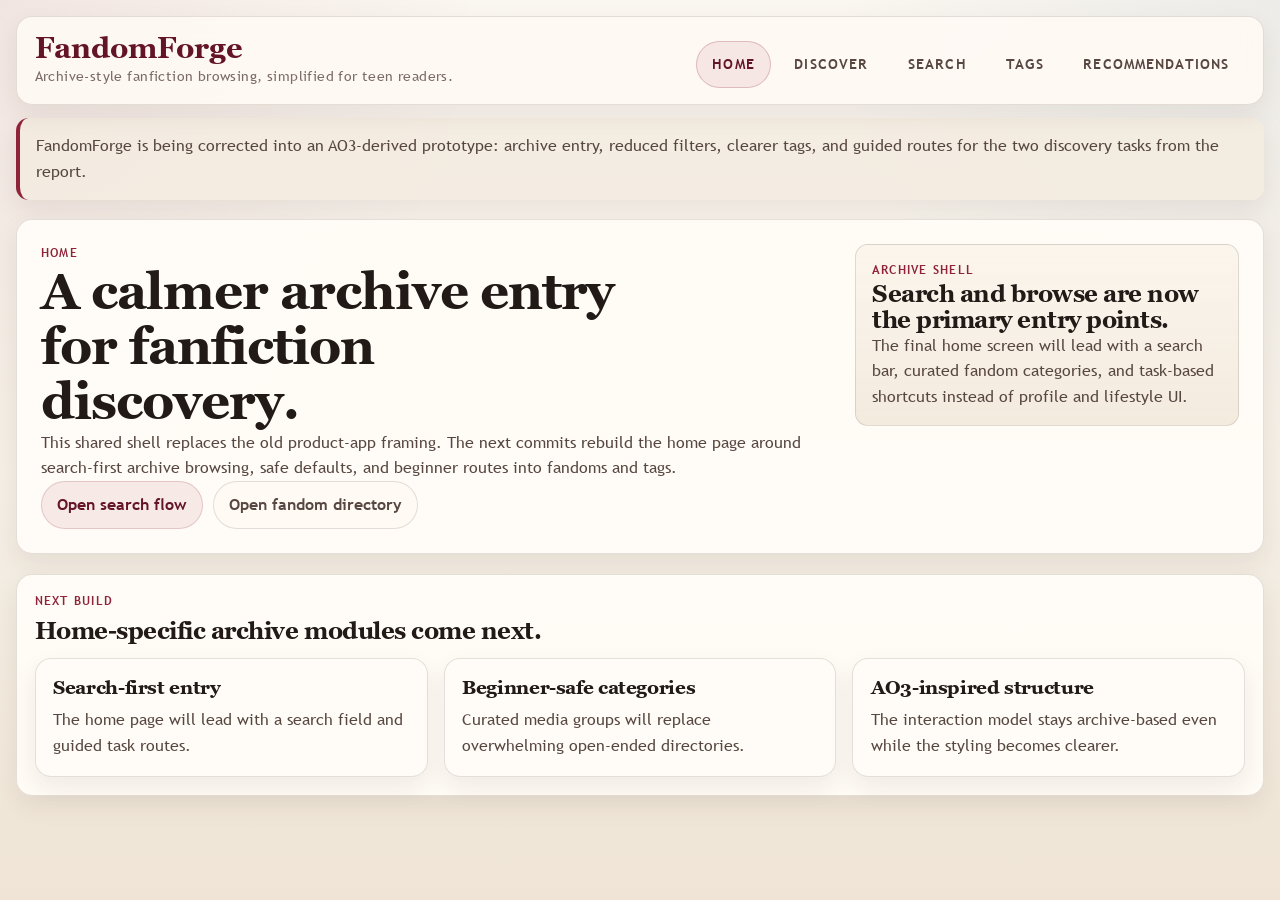
==== index.html @ f531cf7d "feat(shell): establish shared archive-style shell and page scaffolding" ====
<!DOCTYPE html>
<html lang="en">
  <head>
    <meta charset="utf-8">
    <meta name="viewport" content="width=device-width, initial-scale=1">
    <title>FandomForge | Archive Home</title>
    <meta
      name="description"
      content="AO3-inspired archive entry for the FandomForge prototype, rebuilt for adolescent readers."
    >
    <meta name="theme-color" content="#8f2339">
    <link rel="icon" href="assets/icons/favicon.svg" type="image/svg+xml">
    <link rel="stylesheet" href="styles/main.css">
  </head>
  <body class="page-home">
    <a class="skip-link" href="#main">Skip to content</a>

    <div class="prototype-shell">
      <header class="app-topbar">
        <div class="brand-lockup">
          <a class="brand-mark" href="index.html">FandomForge</a>
          <p class="brand-meta">Archive-style fanfiction browsing, simplified for teen readers.</p>
        </div>
        <nav class="site-nav" aria-label="Primary">
          <a class="nav-link is-active" href="index.html" aria-current="page">Home</a>
          <a class="nav-link" href="discover.html">Discover</a>
          <a class="nav-link" href="search.html">Search</a>
          <a class="nav-link" href="tags.html">Tags</a>
          <a class="nav-link" href="recommendations.html">Recommendations</a>
        </nav>
      </header>

      <p class="archive-notice">
        FandomForge is being corrected into an AO3-derived prototype: archive entry, reduced
        filters, clearer tags, and guided routes for the two discovery tasks from the report.
      </p>

      <main id="main" class="app-main">
        <section class="page-hero">
          <div>
            <p class="page-kicker">Home</p>
            <h1 class="page-title">A calmer archive entry for fanfiction discovery.</h1>
            <p class="page-summary">
              This shared shell replaces the old product-app framing. The next commits rebuild the
              home page around search-first archive browsing, safe defaults, and beginner routes
              into fandoms and tags.
            </p>
            <div class="action-row">
              <a class="button-link" href="search.html">Open search flow</a>
              <a class="button-link button-link--secondary" href="discover.html">Open fandom directory</a>
            </div>
          </div>

          <aside class="search-panel">
            <p class="eyebrow">Archive shell</p>
            <h2>Search and browse are now the primary entry points.</h2>
            <p class="muted-note">
              The final home screen will lead with a search bar, curated fandom categories, and
              task-based shortcuts instead of profile and lifestyle UI.
            </p>
          </aside>
        </section>

        <section class="page-section" aria-labelledby="home-shell-title">
          <div class="section-heading">
            <p class="eyebrow">Next Build</p>
            <h2 id="home-shell-title">Home-specific archive modules come next.</h2>
          </div>

          <div class="quick-grid">
            <article class="notice-card">
              <h3>Search-first entry</h3>
              <p class="helper-copy">The home page will lead with a search field and guided task routes.</p>
            </article>
            <article class="notice-card">
              <h3>Beginner-safe categories</h3>
              <p class="helper-copy">Curated media groups will replace overwhelming open-ended directories.</p>
            </article>
            <article class="notice-card">
              <h3>AO3-inspired structure</h3>
              <p class="helper-copy">The interaction model stays archive-based even while the styling becomes clearer.</p>
            </article>
          </div>
        </section>
      </main>
    </div>
  </body>
</html>
---- styles/main.css ----
@font-face {
  font-family: "Concordia Serif";
  src: url("../assets/fonts/concordia-serif-regular.ttf") format("truetype");
  font-weight: 400;
  font-style: normal;
  font-display: swap;
}

@font-face {
  font-family: "Concordia Serif";
  src: url("../assets/fonts/concordia-serif-bold.ttf") format("truetype");
  font-weight: 700;
  font-style: normal;
  font-display: swap;
}

@font-face {
  font-family: "Forge Sans";
  src: url("../assets/fonts/concordia-sans-regular.ttf") format("truetype");
  font-weight: 400;
  font-style: normal;
  font-display: swap;
}

@font-face {
  font-family: "Forge Sans";
  src: url("../assets/fonts/concordia-sans-bold.ttf") format("truetype");
  font-weight: 700;
  font-style: normal;
  font-display: swap;
}

:root {
  --paper: #f5efe6;
  --paper-strong: #ece2d3;
  --surface: rgba(255, 252, 247, 0.94);
  --surface-muted: rgba(244, 236, 225, 0.88);
  --ink: #211a17;
  --ink-soft: #574740;
  --ink-muted: #7b6b65;
  --accent: #8f2339;
  --accent-deep: #631427;
  --accent-soft: rgba(143, 35, 57, 0.1);
  --pine: #335046;
  --pine-soft: rgba(51, 80, 70, 0.1);
  --gold: #b6863f;
  --gold-soft: rgba(182, 134, 63, 0.12);
  --sky: #476883;
  --sky-soft: rgba(71, 104, 131, 0.11);
  --line: rgba(74, 55, 47, 0.15);
  --line-strong: rgba(74, 55, 47, 0.28);
  --shadow-sm: 0 10px 25px rgba(58, 38, 31, 0.08);
  --shadow-md: 0 20px 45px rgba(58, 38, 31, 0.12);
  --radius-lg: 1rem;
  --radius-md: 0.8rem;
  --radius-sm: 0.55rem;
  --content-width: 78rem;
  --transition: 180ms ease;
}

*,
*::before,
*::after {
  box-sizing: border-box;
}

html {
  scroll-behavior: smooth;
}

body {
  margin: 0;
  min-height: 100vh;
  background:
    radial-gradient(circle at top left, rgba(143, 35, 57, 0.08), transparent 30rem),
    radial-gradient(circle at top right, rgba(71, 104, 131, 0.07), transparent 28rem),
    linear-gradient(180deg, #faf6f0 0%, var(--paper) 52%, #efe4d5 100%);
  color: var(--ink);
  font-family: "Forge Sans", "Segoe UI", sans-serif;
  font-size: 1rem;
  line-height: 1.6;
  -webkit-font-smoothing: antialiased;
  text-rendering: optimizeLegibility;
}

img {
  display: block;
  max-width: 100%;
}

a {
  color: inherit;
}

p,
ul,
ol,
dl,
blockquote,
h1,
h2,
h3,
h4 {
  margin: 0;
}

h1,
h2,
h3,
h4 {
  font-family: "Concordia Serif", Georgia, serif;
  line-height: 1.08;
  letter-spacing: -0.02em;
}

ul,
ol {
  padding-left: 1.2rem;
}

:focus-visible {
  outline: 3px solid rgba(143, 35, 57, 0.32);
  outline-offset: 0.18rem;
}

.skip-link {
  position: absolute;
  left: 1rem;
  top: -4rem;
  z-index: 20;
  padding: 0.8rem 1rem;
  border-radius: var(--radius-sm);
  background: var(--accent-deep);
  color: #fff8f1;
  text-decoration: none;
  transition: top var(--transition);
}

.skip-link:focus {
  top: 1rem;
}

.prototype-shell {
  width: min(calc(100% - 1rem), var(--content-width));
  margin: 0 auto;
  padding: 1rem 0 2.5rem;
}

.app-topbar {
  position: sticky;
  top: 0.75rem;
  z-index: 10;
  display: flex;
  flex-wrap: wrap;
  align-items: end;
  justify-content: space-between;
  gap: 1rem 1.5rem;
  padding: 1rem 1.1rem;
  border: 1px solid var(--line);
  border-radius: var(--radius-lg);
  background: rgba(255, 250, 244, 0.9);
  box-shadow: var(--shadow-sm);
  backdrop-filter: blur(0.7rem);
}

.brand-lockup {
  display: grid;
  gap: 0.25rem;
}

.brand-mark {
  color: var(--accent-deep);
  font-family: "Concordia Serif", Georgia, serif;
  font-size: 1.8rem;
  font-weight: 700;
  line-height: 1;
  text-decoration: none;
}

.brand-meta {
  color: var(--ink-muted);
  font-size: 0.85rem;
  letter-spacing: 0.03em;
  max-width: 30rem;
}

.site-nav {
  display: flex;
  flex-wrap: wrap;
  gap: 0.45rem;
}

.nav-link {
  display: inline-flex;
  align-items: center;
  justify-content: center;
  min-height: 2.6rem;
  padding: 0.68rem 0.95rem;
  border: 1px solid transparent;
  border-radius: 999px;
  color: var(--ink-soft);
  font-size: 0.88rem;
  font-weight: 700;
  letter-spacing: 0.08em;
  text-decoration: none;
  text-transform: uppercase;
  transition:
    border-color var(--transition),
    background-color var(--transition),
    color var(--transition),
    transform var(--transition);
}

.nav-link:hover,
.nav-link:focus-visible {
  border-color: var(--line-strong);
  background: rgba(255, 247, 240, 0.92);
  color: var(--accent-deep);
  transform: translateY(-1px);
}

.nav-link.is-active {
  border-color: rgba(143, 35, 57, 0.24);
  background: rgba(143, 35, 57, 0.08);
  color: var(--accent-deep);
}

.archive-notice {
  margin: 0.85rem 0 1.2rem;
  padding: 0.95rem 1rem;
  border-left: 4px solid var(--accent);
  border-radius: var(--radius-md);
  background: var(--surface-muted);
  color: var(--ink-soft);
  box-shadow: var(--shadow-sm);
}

.app-main {
  display: grid;
  gap: 1.2rem;
}

.page-hero,
.page-section,
.filter-sidebar,
.work-card,
.task-card,
.category-card,
.directory-group,
.notice-card,
.detail-card,
.chapter-card,
.comment-card,
.definition-card,
.example-panel {
  border: 1px solid var(--line);
  border-radius: var(--radius-lg);
  background: var(--surface);
  box-shadow: var(--shadow-sm);
}

.page-hero {
  display: grid;
  gap: 1rem;
  padding: 1.3rem;
}

.page-kicker,
.eyebrow,
.meta-label {
  color: var(--accent);
  font-size: 0.78rem;
  font-weight: 700;
  letter-spacing: 0.1em;
  text-transform: uppercase;
}

.page-title {
  font-size: clamp(2rem, 5vw, 3.2rem);
  max-width: 16ch;
}

.page-summary,
.section-copy,
.helper-copy,
.meta-value,
.muted-note,
.comment-meta {
  color: var(--ink-soft);
}

.page-summary {
  max-width: 60rem;
}

.hero-grid,
.archive-layout,
.quick-grid,
.category-grid,
.task-grid,
.results-layout,
.detail-grid,
.directory-columns,
.glossary-grid {
  display: grid;
  gap: 1rem;
}

.search-panel,
.summary-card {
  padding: 1rem;
  border: 1px solid var(--line);
  border-radius: var(--radius-md);
  background: linear-gradient(180deg, rgba(251, 245, 236, 0.95), rgba(243, 233, 220, 0.92));
}

.search-input,
.filter-pill,
.mini-card {
  padding: 0.85rem 0.95rem;
  border: 1px solid var(--line-strong);
  border-radius: 0.75rem;
  background: rgba(255, 253, 249, 0.94);
}

.action-row,
.chip-row,
.quick-jump,
.tag-list,
.stats-row,
.meta-chip-row {
  display: flex;
  flex-wrap: wrap;
  gap: 0.6rem;
}

.button-link,
.chip,
.tag-link {
  display: inline-flex;
  align-items: center;
  justify-content: center;
  min-height: 2.6rem;
  padding: 0.65rem 0.95rem;
  border: 1px solid rgba(143, 35, 57, 0.18);
  border-radius: 999px;
  background: rgba(143, 35, 57, 0.08);
  color: var(--accent-deep);
  font-weight: 700;
  text-decoration: none;
  transition:
    transform var(--transition),
    background-color var(--transition),
    border-color var(--transition);
}

.button-link:hover,
.button-link:focus-visible,
.chip:hover,
.chip:focus-visible,
.tag-link:hover,
.tag-link:focus-visible {
  transform: translateY(-1px);
  border-color: rgba(143, 35, 57, 0.32);
  background: rgba(143, 35, 57, 0.12);
}

.button-link--secondary,
.chip--muted {
  border-color: var(--line);
  background: rgba(255, 250, 244, 0.95);
  color: var(--ink-soft);
}

.chip--pine {
  border-color: rgba(51, 80, 70, 0.22);
  background: var(--pine-soft);
  color: var(--pine);
}

.chip--gold {
  border-color: rgba(182, 134, 63, 0.26);
  background: var(--gold-soft);
  color: #7d571f;
}

.chip--sky {
  border-color: rgba(71, 104, 131, 0.24);
  background: var(--sky-soft);
  color: #294b64;
}

.page-section,
.filter-sidebar,
.task-card,
.category-card,
.notice-card,
.detail-card,
.chapter-card,
.comment-card,
.definition-card,
.example-panel,
.work-card {
  padding: 1.1rem;
}

.section-heading {
  display: grid;
  gap: 0.35rem;
  margin-bottom: 0.9rem;
}

.notice-card,
.task-card,
.category-card,
.detail-card,
.definition-card,
.example-panel {
  display: grid;
  gap: 0.65rem;
}

.category-card,
.task-card {
  text-decoration: none;
}

.category-card:hover,
.category-card:focus-visible,
.task-card:hover,
.task-card:focus-visible {
  border-color: rgba(143, 35, 57, 0.22);
  transform: translateY(-1px);
}

.mini-list,
.directory-list,
.filter-list,
.chapter-list,
.comment-list {
  list-style: none;
  padding: 0;
  margin: 0;
}

.mini-list,
.filter-list,
.chapter-list,
.comment-list {
  display: grid;
  gap: 0.7rem;
}

.directory-columns {
  align-items: start;
}

.directory-list {
  display: grid;
  gap: 0.55rem;
}

.directory-list a,
.text-link {
  color: var(--accent-deep);
  font-weight: 700;
  text-decoration: none;
}

.directory-list a:hover,
.directory-list a:focus-visible,
.text-link:hover,
.text-link:focus-visible {
  text-decoration: underline;
}

.results-layout {
  align-items: start;
}

.filter-sidebar {
  display: grid;
  gap: 0.9rem;
}

.filter-block {
  display: grid;
  gap: 0.5rem;
  padding-top: 0.85rem;
  border-top: 1px solid var(--line);
}

.filter-block:first-child {
  padding-top: 0;
  border-top: 0;
}

.filter-list li {
  color: var(--ink-soft);
}

.work-list {
  display: grid;
  gap: 1rem;
}

.work-card {
  display: grid;
  gap: 1rem;
}

.work-topline {
  display: flex;
  flex-wrap: wrap;
  justify-content: space-between;
  gap: 0.4rem 1rem;
  align-items: baseline;
}

.work-title {
  font-size: 1.45rem;
}

.byline,
.stats-row {
  color: var(--ink-muted);
}

.work-shell,
.work-detail-header {
  display: grid;
  gap: 1rem;
}

.cover-thumb,
.cover-frame {
  width: min(100%, 10rem);
  overflow: hidden;
  border: 1px solid var(--line-strong);
  border-radius: 0.8rem;
  background: rgba(255, 255, 255, 0.92);
  box-shadow: var(--shadow-sm);
}

.cover-thumb img,
.cover-frame img {
  width: 100%;
  aspect-ratio: 3 / 4;
  object-fit: cover;
}

.work-meta-grid,
.key-value-grid {
  display: grid;
  gap: 0.8rem;
}

.meta-group,
.key-value-item {
  display: grid;
  gap: 0.28rem;
}

.tag-list {
  gap: 0.45rem;
}

.tag-link {
  min-height: 2.2rem;
  padding: 0.5rem 0.8rem;
  font-size: 0.92rem;
}

.summary-text {
  color: var(--ink-soft);
}

.match-note {
  padding: 0.85rem 0.95rem;
  border-left: 3px solid var(--accent);
  border-radius: 0.75rem;
  background: rgba(143, 35, 57, 0.06);
  color: var(--ink-soft);
}

.stats-row {
  gap: 0.7rem;
}

.stats-row span {
  display: inline-flex;
  align-items: center;
  gap: 0.35rem;
}

.chapter-card strong,
.comment-card strong {
  color: var(--ink);
}

.chapter-meta {
  color: var(--ink-muted);
  font-size: 0.92rem;
}

.pill-stack {
  display: grid;
  gap: 0.6rem;
}

.pill-stack .filter-pill {
  color: var(--ink-soft);
}

.two-column-note {
  display: grid;
  gap: 1rem;
}

.inline-stat {
  display: inline-flex;
  align-items: center;
  gap: 0.5rem;
  padding: 0.55rem 0.75rem;
  border-radius: 999px;
  background: rgba(255, 250, 244, 0.95);
  border: 1px solid var(--line);
}

.empty-state {
  border-style: dashed;
}

@media (min-width: 48rem) {
  .prototype-shell {
    width: min(calc(100% - 1.5rem), var(--content-width));
  }

  .page-hero {
    padding: 1.5rem;
  }

  .hero-grid,
  .quick-grid,
  .detail-grid,
  .glossary-grid {
    grid-template-columns: repeat(2, minmax(0, 1fr));
  }

  .task-grid,
  .category-grid,
  .directory-columns {
    grid-template-columns: repeat(2, minmax(0, 1fr));
  }

  .results-layout {
    grid-template-columns: minmax(14rem, 16rem) minmax(0, 1fr);
  }

  .work-shell,
  .work-detail-header {
    grid-template-columns: minmax(8rem, 9rem) minmax(0, 1fr);
    align-items: start;
  }

  .cover-frame {
    width: 100%;
  }
}

@media (min-width: 64rem) {
  .page-hero {
    grid-template-columns: minmax(0, 1.35fr) minmax(18rem, 24rem);
    align-items: start;
  }

  .archive-layout {
    grid-template-columns: minmax(15rem, 18rem) minmax(0, 1fr);
  }

  .quick-grid,
  .category-grid,
  .directory-columns {
    grid-template-columns: repeat(3, minmax(0, 1fr));
  }
}

@media (max-width: 47.99rem) {
  .brand-meta {
    max-width: none;
  }

  .site-nav {
    width: 100%;
  }

  .nav-link {
    flex: 1 1 9rem;
  }
}

@media (prefers-reduced-motion: reduce) {
  html {
    scroll-behavior: auto;
  }

  *,
  *::before,
  *::after {
    transition-duration: 0ms !important;
    animation-duration: 0ms !important;
  }
}
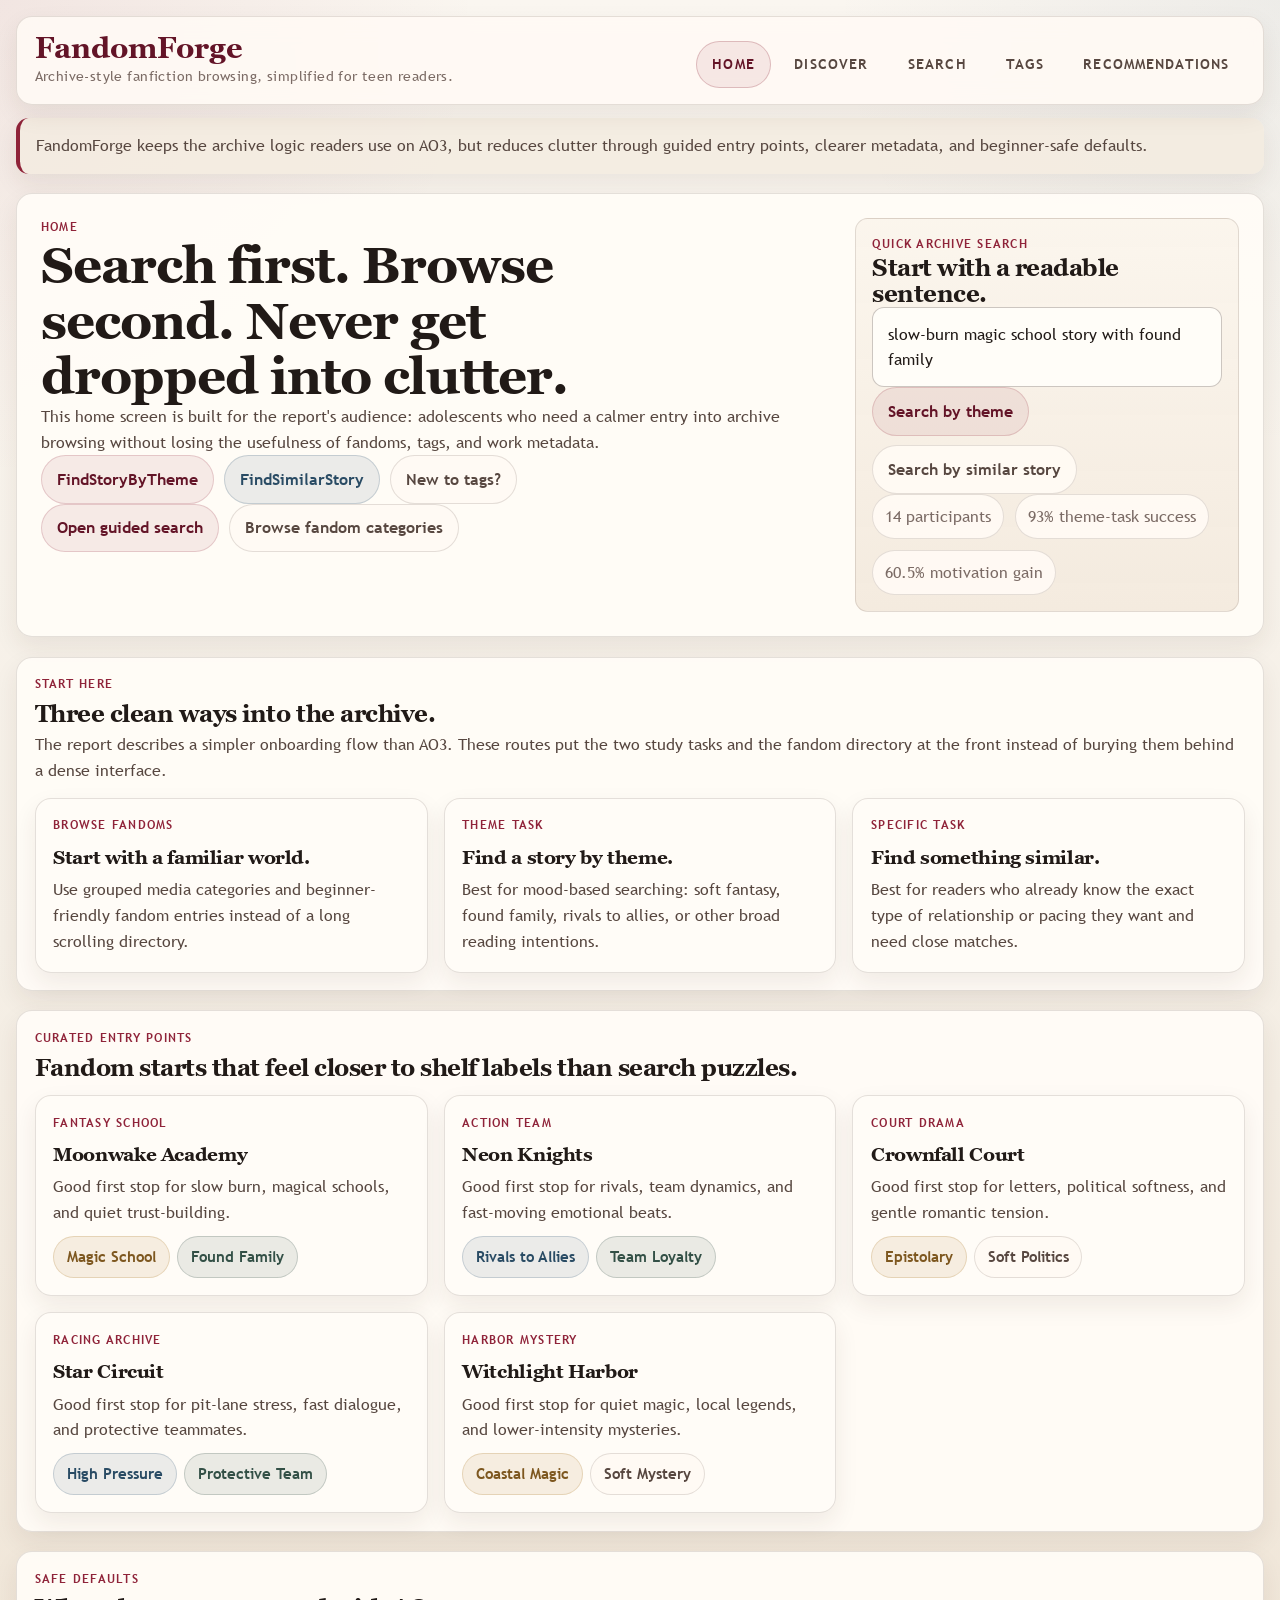
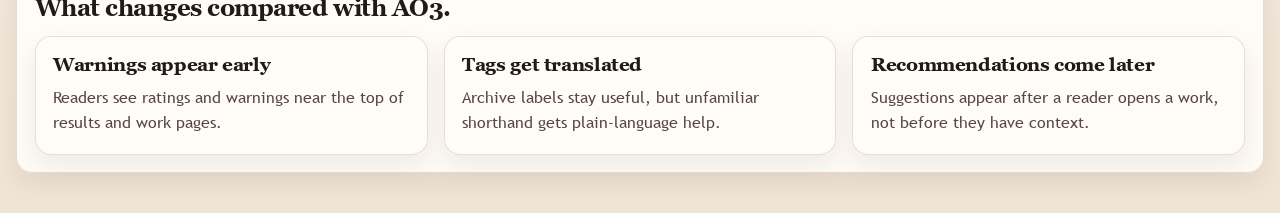
==== commit 062bb54e: "feat(home): rebuild home as ao3-inspired archive entry for teen readers" ====
--- a/index.html
+++ b/index.html
@@ -31,54 +31,159 @@
       </header>
 
       <p class="archive-notice">
-        FandomForge is being corrected into an AO3-derived prototype: archive entry, reduced
-        filters, clearer tags, and guided routes for the two discovery tasks from the report.
+        FandomForge keeps the archive logic readers use on AO3, but reduces clutter through guided
+        entry points, clearer metadata, and beginner-safe defaults.
       </p>
 
       <main id="main" class="app-main">
         <section class="page-hero">
           <div>
             <p class="page-kicker">Home</p>
-            <h1 class="page-title">A calmer archive entry for fanfiction discovery.</h1>
+            <h1 class="page-title">Search first. Browse second. Never get dropped into clutter.</h1>
             <p class="page-summary">
-              This shared shell replaces the old product-app framing. The next commits rebuild the
-              home page around search-first archive browsing, safe defaults, and beginner routes
-              into fandoms and tags.
+              This home screen is built for the report's audience: adolescents who need a calmer
+              entry into archive browsing without losing the usefulness of fandoms, tags, and work
+              metadata.
             </p>
+            <div class="chip-row">
+              <a class="chip" href="search.html#theme-task">FindStoryByTheme</a>
+              <a class="chip chip--sky" href="search.html#similar-task">FindSimilarStory</a>
+              <a class="chip chip--muted" href="tags.html#new-to-tags">New to tags?</a>
+            </div>
             <div class="action-row">
-              <a class="button-link" href="search.html">Open search flow</a>
-              <a class="button-link button-link--secondary" href="discover.html">Open fandom directory</a>
+              <a class="button-link" href="search.html">Open guided search</a>
+              <a class="button-link button-link--secondary" href="discover.html#media-directory">Browse fandom categories</a>
             </div>
           </div>
 
           <aside class="search-panel">
-            <p class="eyebrow">Archive shell</p>
-            <h2>Search and browse are now the primary entry points.</h2>
-            <p class="muted-note">
-              The final home screen will lead with a search bar, curated fandom categories, and
-              task-based shortcuts instead of profile and lifestyle UI.
-            </p>
+            <p class="eyebrow">Quick archive search</p>
+            <h2>Start with a readable sentence.</h2>
+            <div class="search-input">slow-burn magic school story with found family</div>
+            <div class="action-row">
+              <a class="button-link" href="search-theme.html#theme-results">Search by theme</a>
+              <a class="button-link button-link--secondary" href="search-similar.html#specific-results">Search by similar story</a>
+            </div>
+            <div class="stats-row">
+              <span class="inline-stat">14 participants</span>
+              <span class="inline-stat">93% theme-task success</span>
+              <span class="inline-stat">60.5% motivation gain</span>
+            </div>
           </aside>
         </section>
 
-        <section class="page-section" aria-labelledby="home-shell-title">
+        <section class="page-section" aria-labelledby="start-here-title">
           <div class="section-heading">
-            <p class="eyebrow">Next Build</p>
-            <h2 id="home-shell-title">Home-specific archive modules come next.</h2>
+            <p class="eyebrow">Start Here</p>
+            <h2 id="start-here-title">Three clean ways into the archive.</h2>
+            <p class="section-copy">
+              The report describes a simpler onboarding flow than AO3. These routes put the two
+              study tasks and the fandom directory at the front instead of burying them behind a
+              dense interface.
+            </p>
+          </div>
+
+          <div class="quick-grid">
+            <a class="task-card" href="discover.html#media-directory">
+              <p class="eyebrow">Browse fandoms</p>
+              <h3>Start with a familiar world.</h3>
+              <p class="helper-copy">
+                Use grouped media categories and beginner-friendly fandom entries instead of a long
+                scrolling directory.
+              </p>
+            </a>
+            <a id="theme-task" class="task-card" href="search-theme.html#theme-results">
+              <p class="eyebrow">Theme task</p>
+              <h3>Find a story by theme.</h3>
+              <p class="helper-copy">
+                Best for mood-based searching: soft fantasy, found family, rivals to allies, or
+                other broad reading intentions.
+              </p>
+            </a>
+            <a id="similar-task" class="task-card" href="search-similar.html#specific-results">
+              <p class="eyebrow">Specific task</p>
+              <h3>Find something similar.</h3>
+              <p class="helper-copy">
+                Best for readers who already know the exact type of relationship or pacing they want
+                and need close matches.
+              </p>
+            </a>
+          </div>
+        </section>
+
+        <section class="page-section" aria-labelledby="fandom-entry-title">
+          <div class="section-heading">
+            <p class="eyebrow">Curated Entry Points</p>
+            <h2 id="fandom-entry-title">Fandom starts that feel closer to shelf labels than search puzzles.</h2>
+          </div>
+
+          <div class="category-grid">
+            <a class="category-card" href="discover.html#moonwake">
+              <p class="eyebrow">Fantasy school</p>
+              <h3>Moonwake Academy</h3>
+              <p class="helper-copy">Good first stop for slow burn, magical schools, and quiet trust-building.</p>
+              <div class="tag-list">
+                <span class="tag-link chip--gold">Magic School</span>
+                <span class="tag-link chip--pine">Found Family</span>
+              </div>
+            </a>
+            <a class="category-card" href="discover.html#neon-knights">
+              <p class="eyebrow">Action team</p>
+              <h3>Neon Knights</h3>
+              <p class="helper-copy">Good first stop for rivals, team dynamics, and fast-moving emotional beats.</p>
+              <div class="tag-list">
+                <span class="tag-link chip--sky">Rivals to Allies</span>
+                <span class="tag-link chip--pine">Team Loyalty</span>
+              </div>
+            </a>
+            <a class="category-card" href="discover.html#crownfall">
+              <p class="eyebrow">Court drama</p>
+              <h3>Crownfall Court</h3>
+              <p class="helper-copy">Good first stop for letters, political softness, and gentle romantic tension.</p>
+              <div class="tag-list">
+                <span class="tag-link chip--gold">Epistolary</span>
+                <span class="tag-link chip--muted">Soft Politics</span>
+              </div>
+            </a>
+            <a class="category-card" href="discover.html#star-circuit">
+              <p class="eyebrow">Racing archive</p>
+              <h3>Star Circuit</h3>
+              <p class="helper-copy">Good first stop for pit-lane stress, fast dialogue, and protective teammates.</p>
+              <div class="tag-list">
+                <span class="tag-link chip--sky">High Pressure</span>
+                <span class="tag-link chip--pine">Protective Team</span>
+              </div>
+            </a>
+            <a class="category-card" href="discover.html#witchlight">
+              <p class="eyebrow">Harbor mystery</p>
+              <h3>Witchlight Harbor</h3>
+              <p class="helper-copy">Good first stop for quiet magic, local legends, and lower-intensity mysteries.</p>
+              <div class="tag-list">
+                <span class="tag-link chip--gold">Coastal Magic</span>
+                <span class="tag-link chip--muted">Soft Mystery</span>
+              </div>
+            </a>
+          </div>
+        </section>
+
+        <section class="page-section" aria-labelledby="defaults-title">
+          <div class="section-heading">
+            <p class="eyebrow">Safe Defaults</p>
+            <h2 id="defaults-title">What changes compared with AO3.</h2>
           </div>
 
           <div class="quick-grid">
             <article class="notice-card">
-              <h3>Search-first entry</h3>
-              <p class="helper-copy">The home page will lead with a search field and guided task routes.</p>
+              <h3>Warnings appear early</h3>
+              <p class="helper-copy">Readers see ratings and warnings near the top of results and work pages.</p>
             </article>
             <article class="notice-card">
-              <h3>Beginner-safe categories</h3>
-              <p class="helper-copy">Curated media groups will replace overwhelming open-ended directories.</p>
+              <h3>Tags get translated</h3>
+              <p class="helper-copy">Archive labels stay useful, but unfamiliar shorthand gets plain-language help.</p>
             </article>
             <article class="notice-card">
-              <h3>AO3-inspired structure</h3>
-              <p class="helper-copy">The interaction model stays archive-based even while the styling becomes clearer.</p>
+              <h3>Recommendations come later</h3>
+              <p class="helper-copy">Suggestions appear after a reader opens a work, not before they have context.</p>
             </article>
           </div>
         </section>
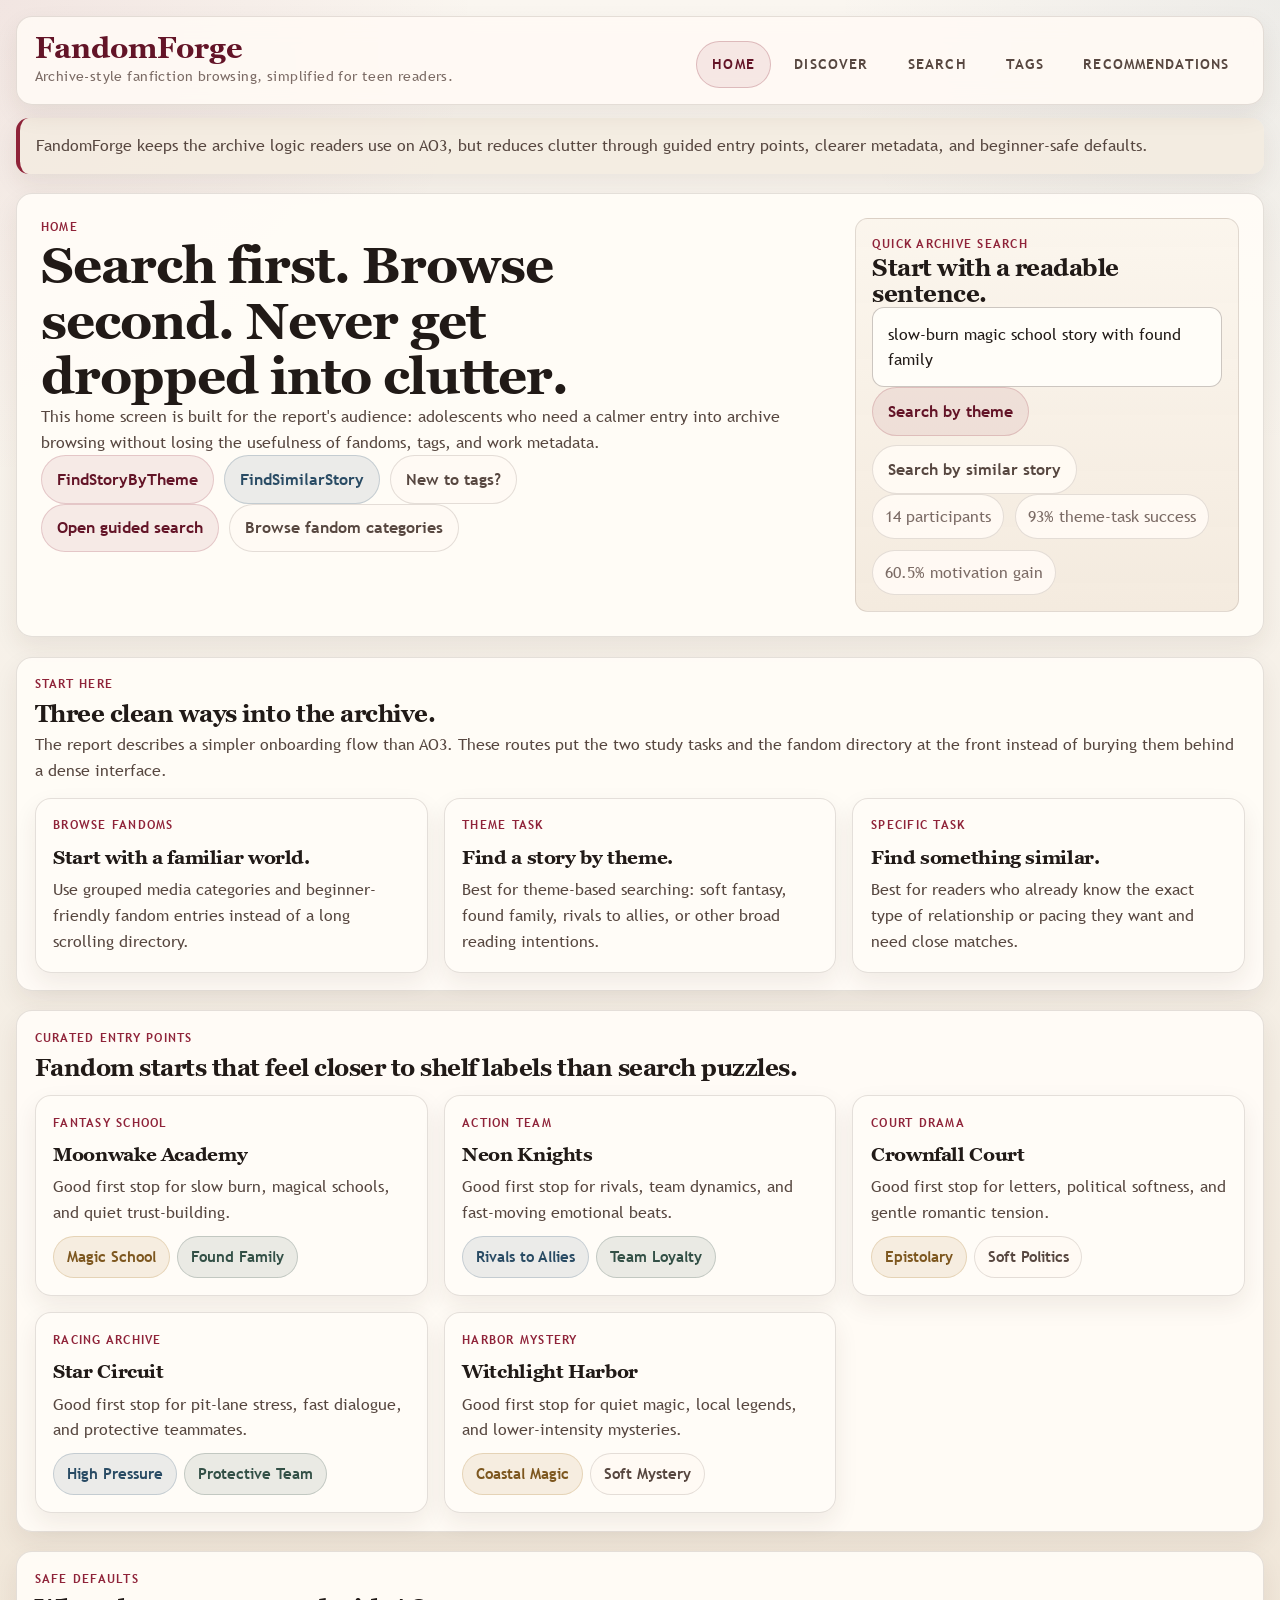
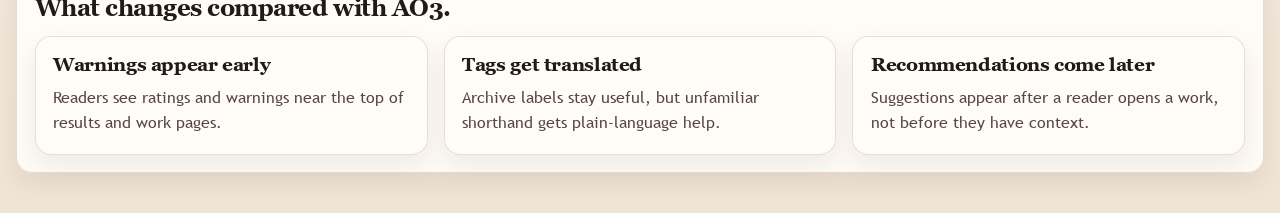
==== commit 8938d929: "fix(copy): align labels and UI language to the report's stated goals and audience" ====
--- a/index.html
+++ b/index.html
@@ -96,7 +96,7 @@
               <p class="eyebrow">Theme task</p>
               <h3>Find a story by theme.</h3>
               <p class="helper-copy">
-                Best for mood-based searching: soft fantasy, found family, rivals to allies, or
+                Best for theme-based searching: soft fantasy, found family, rivals to allies, or
                 other broad reading intentions.
               </p>
             </a>
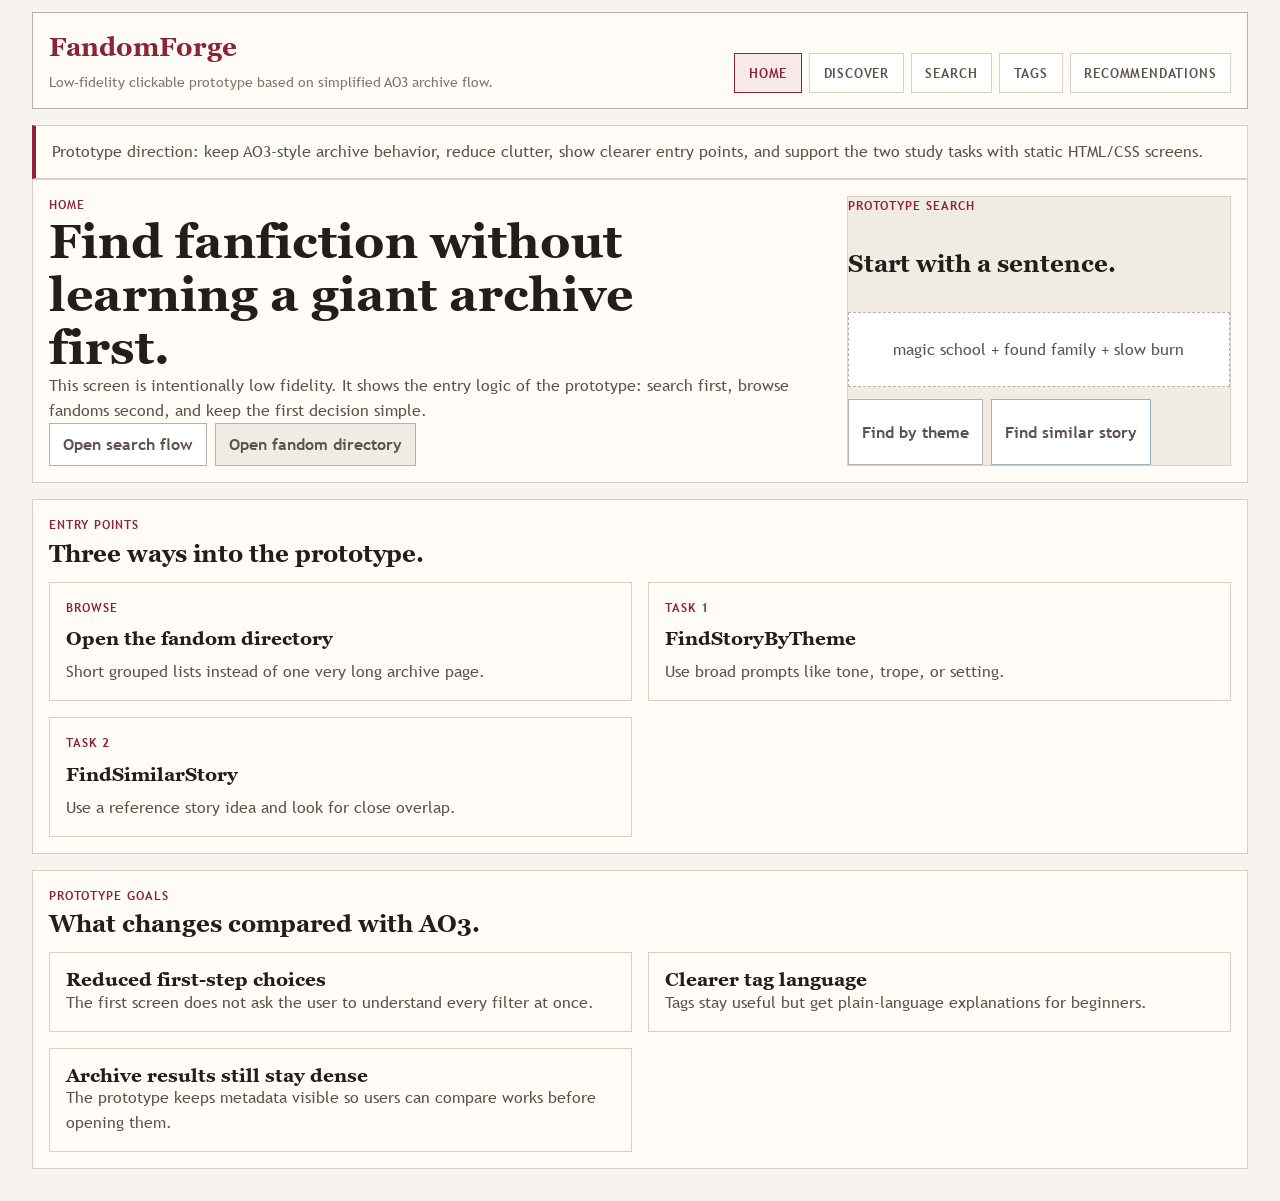
==== commit e91697d8: "refactor(prototype): simplify archive screens into low-fidelity wireframes" ====
--- a/index.html
+++ b/index.html
@@ -3,23 +3,23 @@
   <head>
     <meta charset="utf-8">
     <meta name="viewport" content="width=device-width, initial-scale=1">
-    <title>FandomForge | Archive Home</title>
+    <title>FandomForge | Prototype Home</title>
     <meta
       name="description"
-      content="AO3-inspired archive entry for the FandomForge prototype, rebuilt for adolescent readers."
+      content="Low-fidelity AO3-inspired prototype home for FandomForge."
     >
-    <meta name="theme-color" content="#8f2339">
+    <meta name="theme-color" content="#8b2437">
     <link rel="icon" href="assets/icons/favicon.svg" type="image/svg+xml">
     <link rel="stylesheet" href="styles/main.css">
   </head>
-  <body class="page-home">
+  <body>
     <a class="skip-link" href="#main">Skip to content</a>
 
     <div class="prototype-shell">
       <header class="app-topbar">
         <div class="brand-lockup">
           <a class="brand-mark" href="index.html">FandomForge</a>
-          <p class="brand-meta">Archive-style fanfiction browsing, simplified for teen readers.</p>
+          <p class="brand-meta">Low-fidelity clickable prototype based on simplified AO3 archive flow.</p>
         </div>
         <nav class="site-nav" aria-label="Primary">
           <a class="nav-link is-active" href="index.html" aria-current="page">Home</a>
@@ -31,159 +31,79 @@
       </header>
 
       <p class="archive-notice">
-        FandomForge keeps the archive logic readers use on AO3, but reduces clutter through guided
-        entry points, clearer metadata, and beginner-safe defaults.
+        Prototype direction: keep AO3-style archive behavior, reduce clutter, show clearer entry
+        points, and support the two study tasks with static HTML/CSS screens.
       </p>
 
       <main id="main" class="app-main">
         <section class="page-hero">
           <div>
             <p class="page-kicker">Home</p>
-            <h1 class="page-title">Search first. Browse second. Never get dropped into clutter.</h1>
+            <h1 class="page-title">Find fanfiction without learning a giant archive first.</h1>
             <p class="page-summary">
-              This home screen is built for the report's audience: adolescents who need a calmer
-              entry into archive browsing without losing the usefulness of fandoms, tags, and work
-              metadata.
+              This screen is intentionally low fidelity. It shows the entry logic of the prototype:
+              search first, browse fandoms second, and keep the first decision simple.
             </p>
-            <div class="chip-row">
-              <a class="chip" href="search.html#theme-task">FindStoryByTheme</a>
-              <a class="chip chip--sky" href="search.html#similar-task">FindSimilarStory</a>
-              <a class="chip chip--muted" href="tags.html#new-to-tags">New to tags?</a>
-            </div>
             <div class="action-row">
-              <a class="button-link" href="search.html">Open guided search</a>
-              <a class="button-link button-link--secondary" href="discover.html#media-directory">Browse fandom categories</a>
+              <a class="button-link" href="search.html">Open search flow</a>
+              <a class="button-link button-link--secondary" href="discover.html#media-directory">Open fandom directory</a>
             </div>
           </div>
 
           <aside class="search-panel">
-            <p class="eyebrow">Quick archive search</p>
-            <h2>Start with a readable sentence.</h2>
-            <div class="search-input">slow-burn magic school story with found family</div>
-            <div class="action-row">
-              <a class="button-link" href="search-theme.html#theme-results">Search by theme</a>
-              <a class="button-link button-link--secondary" href="search-similar.html#specific-results">Search by similar story</a>
-            </div>
-            <div class="stats-row">
-              <span class="inline-stat">14 participants</span>
-              <span class="inline-stat">93% theme-task success</span>
-              <span class="inline-stat">60.5% motivation gain</span>
+            <p class="eyebrow">Prototype search</p>
+            <h2>Start with a sentence.</h2>
+            <div class="search-input">magic school + found family + slow burn</div>
+            <div class="chip-row">
+              <a class="chip" href="search-theme.html#theme-results">Find by theme</a>
+              <a class="chip chip--sky" href="search-similar.html#specific-results">Find similar story</a>
             </div>
           </aside>
         </section>
 
-        <section class="page-section" aria-labelledby="start-here-title">
+        <section class="page-section" aria-labelledby="entry-points-title">
           <div class="section-heading">
-            <p class="eyebrow">Start Here</p>
-            <h2 id="start-here-title">Three clean ways into the archive.</h2>
-            <p class="section-copy">
-              The report describes a simpler onboarding flow than AO3. These routes put the two
-              study tasks and the fandom directory at the front instead of burying them behind a
-              dense interface.
-            </p>
+            <p class="eyebrow">Entry Points</p>
+            <h2 id="entry-points-title">Three ways into the prototype.</h2>
           </div>
 
           <div class="quick-grid">
             <a class="task-card" href="discover.html#media-directory">
-              <p class="eyebrow">Browse fandoms</p>
-              <h3>Start with a familiar world.</h3>
-              <p class="helper-copy">
-                Use grouped media categories and beginner-friendly fandom entries instead of a long
-                scrolling directory.
-              </p>
+              <p class="eyebrow">Browse</p>
+              <h3>Open the fandom directory</h3>
+              <p class="helper-copy">Short grouped lists instead of one very long archive page.</p>
             </a>
-            <a id="theme-task" class="task-card" href="search-theme.html#theme-results">
-              <p class="eyebrow">Theme task</p>
-              <h3>Find a story by theme.</h3>
-              <p class="helper-copy">
-                Best for theme-based searching: soft fantasy, found family, rivals to allies, or
-                other broad reading intentions.
-              </p>
+            <a class="task-card" href="search.html#theme-task">
+              <p class="eyebrow">Task 1</p>
+              <h3>FindStoryByTheme</h3>
+              <p class="helper-copy">Use broad prompts like tone, trope, or setting.</p>
             </a>
-            <a id="similar-task" class="task-card" href="search-similar.html#specific-results">
-              <p class="eyebrow">Specific task</p>
-              <h3>Find something similar.</h3>
-              <p class="helper-copy">
-                Best for readers who already know the exact type of relationship or pacing they want
-                and need close matches.
-              </p>
+            <a class="task-card" href="search.html#similar-task">
+              <p class="eyebrow">Task 2</p>
+              <h3>FindSimilarStory</h3>
+              <p class="helper-copy">Use a reference story idea and look for close overlap.</p>
             </a>
           </div>
         </section>
 
-        <section class="page-section" aria-labelledby="fandom-entry-title">
+        <section class="page-section" aria-labelledby="prototype-differences-title">
           <div class="section-heading">
-            <p class="eyebrow">Curated Entry Points</p>
-            <h2 id="fandom-entry-title">Fandom starts that feel closer to shelf labels than search puzzles.</h2>
-          </div>
-
-          <div class="category-grid">
-            <a class="category-card" href="discover.html#moonwake">
-              <p class="eyebrow">Fantasy school</p>
-              <h3>Moonwake Academy</h3>
-              <p class="helper-copy">Good first stop for slow burn, magical schools, and quiet trust-building.</p>
-              <div class="tag-list">
-                <span class="tag-link chip--gold">Magic School</span>
-                <span class="tag-link chip--pine">Found Family</span>
-              </div>
-            </a>
-            <a class="category-card" href="discover.html#neon-knights">
-              <p class="eyebrow">Action team</p>
-              <h3>Neon Knights</h3>
-              <p class="helper-copy">Good first stop for rivals, team dynamics, and fast-moving emotional beats.</p>
-              <div class="tag-list">
-                <span class="tag-link chip--sky">Rivals to Allies</span>
-                <span class="tag-link chip--pine">Team Loyalty</span>
-              </div>
-            </a>
-            <a class="category-card" href="discover.html#crownfall">
-              <p class="eyebrow">Court drama</p>
-              <h3>Crownfall Court</h3>
-              <p class="helper-copy">Good first stop for letters, political softness, and gentle romantic tension.</p>
-              <div class="tag-list">
-                <span class="tag-link chip--gold">Epistolary</span>
-                <span class="tag-link chip--muted">Soft Politics</span>
-              </div>
-            </a>
-            <a class="category-card" href="discover.html#star-circuit">
-              <p class="eyebrow">Racing archive</p>
-              <h3>Star Circuit</h3>
-              <p class="helper-copy">Good first stop for pit-lane stress, fast dialogue, and protective teammates.</p>
-              <div class="tag-list">
-                <span class="tag-link chip--sky">High Pressure</span>
-                <span class="tag-link chip--pine">Protective Team</span>
-              </div>
-            </a>
-            <a class="category-card" href="discover.html#witchlight">
-              <p class="eyebrow">Harbor mystery</p>
-              <h3>Witchlight Harbor</h3>
-              <p class="helper-copy">Good first stop for quiet magic, local legends, and lower-intensity mysteries.</p>
-              <div class="tag-list">
-                <span class="tag-link chip--gold">Coastal Magic</span>
-                <span class="tag-link chip--muted">Soft Mystery</span>
-              </div>
-            </a>
-          </div>
-        </section>
-
-        <section class="page-section" aria-labelledby="defaults-title">
-          <div class="section-heading">
-            <p class="eyebrow">Safe Defaults</p>
-            <h2 id="defaults-title">What changes compared with AO3.</h2>
+            <p class="eyebrow">Prototype Goals</p>
+            <h2 id="prototype-differences-title">What changes compared with AO3.</h2>
           </div>
 
           <div class="quick-grid">
             <article class="notice-card">
-              <h3>Warnings appear early</h3>
-              <p class="helper-copy">Readers see ratings and warnings near the top of results and work pages.</p>
+              <h3>Reduced first-step choices</h3>
+              <p class="helper-copy">The first screen does not ask the user to understand every filter at once.</p>
             </article>
             <article class="notice-card">
-              <h3>Tags get translated</h3>
-              <p class="helper-copy">Archive labels stay useful, but unfamiliar shorthand gets plain-language help.</p>
+              <h3>Clearer tag language</h3>
+              <p class="helper-copy">Tags stay useful but get plain-language explanations for beginners.</p>
             </article>
             <article class="notice-card">
-              <h3>Recommendations come later</h3>
-              <p class="helper-copy">Suggestions appear after a reader opens a work, not before they have context.</p>
+              <h3>Archive results still stay dense</h3>
+              <p class="helper-copy">The prototype keeps metadata visible so users can compare works before opening them.</p>
             </article>
           </div>
         </section>
--- a/styles/main.css
+++ b/styles/main.css
@@ -31,31 +31,18 @@
 }
 
 :root {
-  --paper: #f5efe6;
-  --paper-strong: #ece2d3;
-  --surface: rgba(255, 252, 247, 0.94);
-  --surface-muted: rgba(244, 236, 225, 0.88);
-  --ink: #211a17;
-  --ink-soft: #574740;
-  --ink-muted: #7b6b65;
-  --accent: #8f2339;
-  --accent-deep: #631427;
-  --accent-soft: rgba(143, 35, 57, 0.1);
-  --pine: #335046;
-  --pine-soft: rgba(51, 80, 70, 0.1);
-  --gold: #b6863f;
-  --gold-soft: rgba(182, 134, 63, 0.12);
-  --sky: #476883;
-  --sky-soft: rgba(71, 104, 131, 0.11);
-  --line: rgba(74, 55, 47, 0.15);
-  --line-strong: rgba(74, 55, 47, 0.28);
-  --shadow-sm: 0 10px 25px rgba(58, 38, 31, 0.08);
-  --shadow-md: 0 20px 45px rgba(58, 38, 31, 0.12);
-  --radius-lg: 1rem;
-  --radius-md: 0.8rem;
-  --radius-sm: 0.55rem;
-  --content-width: 78rem;
-  --transition: 180ms ease;
+  --paper: #f7f4ef;
+  --surface: #fffcf8;
+  --surface-muted: #f0ebe3;
+  --ink: #241e1b;
+  --ink-soft: #5d524c;
+  --ink-muted: #7f736d;
+  --accent: #8b2437;
+  --accent-soft: rgba(139, 36, 55, 0.08);
+  --line: #d8d0c6;
+  --line-strong: #bbb0a3;
+  --radius: 0.4rem;
+  --content-width: 76rem;
 }
 
 *,
@@ -71,16 +58,11 @@
 body {
   margin: 0;
   min-height: 100vh;
-  background:
-    radial-gradient(circle at top left, rgba(143, 35, 57, 0.08), transparent 30rem),
-    radial-gradient(circle at top right, rgba(71, 104, 131, 0.07), transparent 28rem),
-    linear-gradient(180deg, #faf6f0 0%, var(--paper) 52%, #efe4d5 100%);
+  background: var(--paper);
   color: var(--ink);
-  font-family: "Forge Sans", "Segoe UI", sans-serif;
+  font-family: "Forge Sans", Arial, sans-serif;
   font-size: 1rem;
-  line-height: 1.6;
-  -webkit-font-smoothing: antialiased;
-  text-rendering: optimizeLegibility;
+  line-height: 1.55;
 }
 
 img {
@@ -92,15 +74,13 @@
   color: inherit;
 }
 
-p,
-ul,
-ol,
-dl,
-blockquote,
 h1,
 h2,
 h3,
-h4 {
+h4,
+p,
+ul,
+ol {
   margin: 0;
 }
 
@@ -109,8 +89,7 @@
 h3,
 h4 {
   font-family: "Concordia Serif", Georgia, serif;
-  line-height: 1.08;
-  letter-spacing: -0.02em;
+  line-height: 1.1;
 }
 
 ul,
@@ -119,8 +98,8 @@
 }
 
 :focus-visible {
-  outline: 3px solid rgba(143, 35, 57, 0.32);
-  outline-offset: 0.18rem;
+  outline: 3px solid rgba(139, 36, 55, 0.28);
+  outline-offset: 0.15rem;
 }
 
 .skip-link {
@@ -128,60 +107,61 @@
   left: 1rem;
   top: -4rem;
   z-index: 20;
-  padding: 0.8rem 1rem;
-  border-radius: var(--radius-sm);
-  background: var(--accent-deep);
-  color: #fff8f1;
+  padding: 0.75rem 1rem;
+  border: 1px solid var(--accent);
+  border-radius: var(--radius);
+  background: #fff;
+  color: var(--accent);
   text-decoration: none;
-  transition: top var(--transition);
 }
 
 .skip-link:focus {
   top: 1rem;
+}
+
+section[id],
+article[id],
+div[id] {
+  scroll-margin-top: 5.5rem;
 }
 
 .prototype-shell {
   width: min(calc(100% - 1rem), var(--content-width));
   margin: 0 auto;
-  padding: 1rem 0 2.5rem;
+  padding: 0.75rem 0 2rem;
 }
 
 .app-topbar {
   position: sticky;
-  top: 0.75rem;
+  top: 0;
   z-index: 10;
   display: flex;
   flex-wrap: wrap;
   align-items: end;
   justify-content: space-between;
-  gap: 1rem 1.5rem;
-  padding: 1rem 1.1rem;
-  border: 1px solid var(--line);
-  border-radius: var(--radius-lg);
-  background: rgba(255, 250, 244, 0.9);
-  box-shadow: var(--shadow-sm);
-  backdrop-filter: blur(0.7rem);
+  gap: 1rem;
+  margin-bottom: 1rem;
+  padding: 0.9rem 1rem;
+  border: 1px solid var(--line-strong);
+  background: var(--surface);
 }
 
 .brand-lockup {
   display: grid;
-  gap: 0.25rem;
+  gap: 0.2rem;
 }
 
 .brand-mark {
-  color: var(--accent-deep);
+  color: var(--accent);
   font-family: "Concordia Serif", Georgia, serif;
-  font-size: 1.8rem;
-  font-weight: 700;
-  line-height: 1;
+  font-size: 1.65rem;
+  font-weight: 700;
   text-decoration: none;
 }
 
 .brand-meta {
   color: var(--ink-muted);
-  font-size: 0.85rem;
-  letter-spacing: 0.03em;
-  max-width: 30rem;
+  font-size: 0.88rem;
 }
 
 .site-nav {
@@ -194,75 +174,79 @@
   display: inline-flex;
   align-items: center;
   justify-content: center;
-  min-height: 2.6rem;
-  padding: 0.68rem 0.95rem;
-  border: 1px solid transparent;
-  border-radius: 999px;
+  min-height: 2.35rem;
+  padding: 0.55rem 0.85rem;
+  border: 1px solid var(--line);
+  background: #fff;
   color: var(--ink-soft);
-  font-size: 0.88rem;
-  font-weight: 700;
-  letter-spacing: 0.08em;
+  font-size: 0.84rem;
+  font-weight: 700;
+  letter-spacing: 0.06em;
   text-decoration: none;
   text-transform: uppercase;
-  transition:
-    border-color var(--transition),
-    background-color var(--transition),
-    color var(--transition),
-    transform var(--transition);
 }
 
 .nav-link:hover,
 .nav-link:focus-visible {
-  border-color: var(--line-strong);
-  background: rgba(255, 247, 240, 0.92);
-  color: var(--accent-deep);
-  transform: translateY(-1px);
+  border-color: var(--accent);
+  color: var(--accent);
 }
 
 .nav-link.is-active {
-  border-color: rgba(143, 35, 57, 0.24);
-  background: rgba(143, 35, 57, 0.08);
-  color: var(--accent-deep);
+  border-color: var(--accent);
+  background: var(--accent-soft);
+  color: var(--accent);
+}
+
+.archive-notice,
+.page-hero,
+.page-section,
+.search-panel,
+.filter-sidebar,
+.work-card,
+.notice-card,
+.task-card,
+.category-card,
+.directory-group,
+.detail-card,
+.definition-card,
+.example-panel,
+.chapter-card,
+.comment-card {
+  border: 1px solid var(--line);
+  background: var(--surface);
 }
 
 .archive-notice {
-  margin: 0.85rem 0 1.2rem;
-  padding: 0.95rem 1rem;
+  padding: 0.85rem 1rem;
+  color: var(--ink-soft);
   border-left: 4px solid var(--accent);
-  border-radius: var(--radius-md);
-  background: var(--surface-muted);
-  color: var(--ink-soft);
-  box-shadow: var(--shadow-sm);
 }
 
 .app-main {
   display: grid;
-  gap: 1.2rem;
+  gap: 1rem;
 }
 
 .page-hero,
 .page-section,
 .filter-sidebar,
 .work-card,
+.notice-card,
 .task-card,
 .category-card,
 .directory-group,
-.notice-card,
 .detail-card,
+.definition-card,
+.example-panel,
 .chapter-card,
-.comment-card,
-.definition-card,
-.example-panel {
-  border: 1px solid var(--line);
-  border-radius: var(--radius-lg);
-  background: var(--surface);
-  box-shadow: var(--shadow-sm);
+.comment-card {
+  padding: 1rem;
 }
 
 .page-hero {
   display: grid;
   gap: 1rem;
-  padding: 1.3rem;
 }
 
 .page-kicker,
@@ -271,67 +255,80 @@
   color: var(--accent);
   font-size: 0.78rem;
   font-weight: 700;
-  letter-spacing: 0.1em;
+  letter-spacing: 0.08em;
   text-transform: uppercase;
 }
 
 .page-title {
-  font-size: clamp(2rem, 5vw, 3.2rem);
-  max-width: 16ch;
+  font-size: clamp(2rem, 5vw, 3rem);
+  max-width: 18ch;
 }
 
 .page-summary,
 .section-copy,
 .helper-copy,
+.muted-note,
+.summary-text,
 .meta-value,
-.muted-note,
+.byline,
+.chapter-meta,
 .comment-meta {
   color: var(--ink-soft);
 }
 
-.page-summary {
-  max-width: 60rem;
-}
-
-.hero-grid,
+.section-heading {
+  display: grid;
+  gap: 0.35rem;
+  margin-bottom: 0.9rem;
+}
+
+.quick-grid,
+.task-grid,
+.category-grid,
+.directory-columns,
+.results-layout,
 .archive-layout,
-.quick-grid,
-.category-grid,
-.task-grid,
-.results-layout,
 .detail-grid,
-.directory-columns,
 .glossary-grid {
   display: grid;
   gap: 1rem;
 }
 
-.search-panel,
-.summary-card {
-  padding: 1rem;
-  border: 1px solid var(--line);
-  border-radius: var(--radius-md);
-  background: linear-gradient(180deg, rgba(251, 245, 236, 0.95), rgba(243, 233, 220, 0.92));
+.search-panel {
+  display: grid;
+  gap: 0.75rem;
+  background: var(--surface-muted);
 }
 
 .search-input,
 .filter-pill,
-.mini-card {
-  padding: 0.85rem 0.95rem;
-  border: 1px solid var(--line-strong);
-  border-radius: 0.75rem;
-  background: rgba(255, 253, 249, 0.94);
-}
-
+.cover-placeholder {
+  display: flex;
+  align-items: center;
+  justify-content: center;
+  min-height: 3rem;
+  padding: 0.8rem;
+  border: 1px dashed var(--line-strong);
+  background: #fff;
+  color: var(--ink-soft);
+}
+
+.cover-placeholder {
+  width: min(100%, 8rem);
+  min-height: 10.5rem;
+  font-size: 0.9rem;
+  text-transform: uppercase;
+  letter-spacing: 0.08em;
+}
+
+.quick-jump,
+.chip-row,
 .action-row,
-.chip-row,
-.quick-jump,
 .tag-list,
-.stats-row,
-.meta-chip-row {
+.stats-row {
   display: flex;
   flex-wrap: wrap;
-  gap: 0.6rem;
+  gap: 0.55rem;
 }
 
 .button-link,
@@ -340,18 +337,13 @@
   display: inline-flex;
   align-items: center;
   justify-content: center;
-  min-height: 2.6rem;
-  padding: 0.65rem 0.95rem;
-  border: 1px solid rgba(143, 35, 57, 0.18);
-  border-radius: 999px;
-  background: rgba(143, 35, 57, 0.08);
-  color: var(--accent-deep);
+  min-height: 2.3rem;
+  padding: 0.5rem 0.8rem;
+  border: 1px solid var(--line-strong);
+  background: #fff;
+  color: var(--ink-soft);
   font-weight: 700;
   text-decoration: none;
-  transition:
-    transform var(--transition),
-    background-color var(--transition),
-    border-color var(--transition);
 }
 
 .button-link:hover,
@@ -360,77 +352,32 @@
 .chip:focus-visible,
 .tag-link:hover,
 .tag-link:focus-visible {
-  transform: translateY(-1px);
-  border-color: rgba(143, 35, 57, 0.32);
-  background: rgba(143, 35, 57, 0.12);
+  border-color: var(--accent);
+  color: var(--accent);
 }
 
 .button-link--secondary,
 .chip--muted {
-  border-color: var(--line);
-  background: rgba(255, 250, 244, 0.95);
-  color: var(--ink-soft);
+  background: var(--surface-muted);
+}
+
+.chip--sky {
+  border-color: #9eb3c2;
 }
 
 .chip--pine {
-  border-color: rgba(51, 80, 70, 0.22);
-  background: var(--pine-soft);
-  color: var(--pine);
+  border-color: #a8b9b1;
 }
 
 .chip--gold {
-  border-color: rgba(182, 134, 63, 0.26);
-  background: var(--gold-soft);
-  color: #7d571f;
-}
-
-.chip--sky {
-  border-color: rgba(71, 104, 131, 0.24);
-  background: var(--sky-soft);
-  color: #294b64;
-}
-
-.page-section,
-.filter-sidebar,
+  border-color: #cbb38d;
+}
+
 .task-card,
-.category-card,
-.notice-card,
-.detail-card,
-.chapter-card,
-.comment-card,
-.definition-card,
-.example-panel,
-.work-card {
-  padding: 1.1rem;
-}
-
-.section-heading {
-  display: grid;
-  gap: 0.35rem;
-  margin-bottom: 0.9rem;
-}
-
-.notice-card,
-.task-card,
-.category-card,
-.detail-card,
-.definition-card,
-.example-panel {
+.category-card {
   display: grid;
   gap: 0.65rem;
-}
-
-.category-card,
-.task-card {
   text-decoration: none;
-}
-
-.category-card:hover,
-.category-card:focus-visible,
-.task-card:hover,
-.task-card:focus-visible {
-  border-color: rgba(143, 35, 57, 0.22);
-  transform: translateY(-1px);
 }
 
 .mini-list,
@@ -438,31 +385,15 @@
 .filter-list,
 .chapter-list,
 .comment-list {
+  display: grid;
+  gap: 0.6rem;
+  padding-left: 0;
   list-style: none;
-  padding: 0;
-  margin: 0;
-}
-
-.mini-list,
-.filter-list,
-.chapter-list,
-.comment-list {
-  display: grid;
-  gap: 0.7rem;
-}
-
-.directory-columns {
-  align-items: start;
-}
-
-.directory-list {
-  display: grid;
-  gap: 0.55rem;
 }
 
 .directory-list a,
 .text-link {
-  color: var(--accent-deep);
+  color: var(--accent);
   font-weight: 700;
   text-decoration: none;
 }
@@ -474,19 +405,16 @@
   text-decoration: underline;
 }
 
-.results-layout {
-  align-items: start;
-}
-
 .filter-sidebar {
   display: grid;
   gap: 0.9rem;
+  align-content: start;
 }
 
 .filter-block {
   display: grid;
-  gap: 0.5rem;
-  padding-top: 0.85rem;
+  gap: 0.45rem;
+  padding-top: 0.8rem;
   border-top: 1px solid var(--line);
 }
 
@@ -495,10 +423,6 @@
   border-top: 0;
 }
 
-.filter-list li {
-  color: var(--ink-soft);
-}
-
 .work-list {
   display: grid;
   gap: 1rem;
@@ -506,24 +430,21 @@
 
 .work-card {
   display: grid;
-  gap: 1rem;
+  gap: 0.9rem;
 }
 
 .work-topline {
   display: flex;
   flex-wrap: wrap;
+  align-items: baseline;
   justify-content: space-between;
   gap: 0.4rem 1rem;
-  align-items: baseline;
+  padding-bottom: 0.75rem;
+  border-bottom: 1px solid var(--line);
 }
 
 .work-title {
-  font-size: 1.45rem;
-}
-
-.byline,
-.stats-row {
-  color: var(--ink-muted);
+  font-size: 1.35rem;
 }
 
 .work-shell,
@@ -532,99 +453,35 @@
   gap: 1rem;
 }
 
-.cover-thumb,
-.cover-frame {
-  width: min(100%, 10rem);
-  overflow: hidden;
-  border: 1px solid var(--line-strong);
-  border-radius: 0.8rem;
-  background: rgba(255, 255, 255, 0.92);
-  box-shadow: var(--shadow-sm);
-}
-
-.cover-thumb img,
-.cover-frame img {
-  width: 100%;
-  aspect-ratio: 3 / 4;
-  object-fit: cover;
-}
-
 .work-meta-grid,
 .key-value-grid {
   display: grid;
-  gap: 0.8rem;
+  gap: 0.7rem;
 }
 
 .meta-group,
 .key-value-item {
   display: grid;
-  gap: 0.28rem;
-}
-
-.tag-list {
-  gap: 0.45rem;
-}
-
-.tag-link {
-  min-height: 2.2rem;
-  padding: 0.5rem 0.8rem;
-  font-size: 0.92rem;
-}
-
-.summary-text {
+  gap: 0.25rem;
+  padding: 0.7rem;
+  border: 1px solid var(--line);
+  background: #fff;
+}
+
+.match-note {
+  padding: 0.75rem;
+  border-left: 3px solid var(--accent);
+  background: var(--accent-soft);
   color: var(--ink-soft);
-}
-
-.match-note {
-  padding: 0.85rem 0.95rem;
-  border-left: 3px solid var(--accent);
-  border-radius: 0.75rem;
-  background: rgba(143, 35, 57, 0.06);
-  color: var(--ink-soft);
-}
-
-.stats-row {
-  gap: 0.7rem;
-}
-
-.stats-row span {
-  display: inline-flex;
-  align-items: center;
-  gap: 0.35rem;
-}
-
-.chapter-card strong,
-.comment-card strong {
-  color: var(--ink);
-}
-
-.chapter-meta {
-  color: var(--ink-muted);
-  font-size: 0.92rem;
-}
-
-.pill-stack {
-  display: grid;
-  gap: 0.6rem;
-}
-
-.pill-stack .filter-pill {
-  color: var(--ink-soft);
-}
-
-.two-column-note {
-  display: grid;
-  gap: 1rem;
 }
 
 .inline-stat {
   display: inline-flex;
   align-items: center;
-  gap: 0.5rem;
-  padding: 0.55rem 0.75rem;
-  border-radius: 999px;
-  background: rgba(255, 250, 244, 0.95);
+  gap: 0.4rem;
+  padding: 0.45rem 0.65rem;
   border: 1px solid var(--line);
+  background: #fff;
 }
 
 .empty-state {
@@ -632,53 +489,43 @@
 }
 
 @media (min-width: 48rem) {
-  .prototype-shell {
-    width: min(calc(100% - 1.5rem), var(--content-width));
-  }
-
-  .page-hero {
-    padding: 1.5rem;
-  }
-
-  .hero-grid,
+  .page-hero,
   .quick-grid,
+  .task-grid,
+  .category-grid,
+  .directory-columns,
   .detail-grid,
   .glossary-grid {
     grid-template-columns: repeat(2, minmax(0, 1fr));
   }
 
-  .task-grid,
-  .category-grid,
-  .directory-columns {
-    grid-template-columns: repeat(2, minmax(0, 1fr));
-  }
-
   .results-layout {
-    grid-template-columns: minmax(14rem, 16rem) minmax(0, 1fr);
+    grid-template-columns: minmax(15rem, 17rem) minmax(0, 1fr);
+    align-items: start;
+  }
+
+  .filter-sidebar {
+    position: sticky;
+    top: 5.25rem;
   }
 
   .work-shell,
-  .work-detail-header {
+  .work-detail-header,
+  .archive-layout {
     grid-template-columns: minmax(8rem, 9rem) minmax(0, 1fr);
     align-items: start;
   }
 
-  .cover-frame {
-    width: 100%;
+  .work-meta-grid {
+    grid-template-columns: repeat(2, minmax(0, 1fr));
   }
 }
 
 @media (min-width: 64rem) {
   .page-hero {
-    grid-template-columns: minmax(0, 1.35fr) minmax(18rem, 24rem);
-    align-items: start;
-  }
-
-  .archive-layout {
-    grid-template-columns: minmax(15rem, 18rem) minmax(0, 1fr);
-  }
-
-  .quick-grid,
+    grid-template-columns: minmax(0, 1.4fr) minmax(18rem, 24rem);
+  }
+
   .category-grid,
   .directory-columns {
     grid-template-columns: repeat(3, minmax(0, 1fr));
@@ -686,8 +533,8 @@
 }
 
 @media (max-width: 47.99rem) {
-  .brand-meta {
-    max-width: none;
+  .app-topbar {
+    position: static;
   }
 
   .site-nav {
@@ -695,7 +542,7 @@
   }
 
   .nav-link {
-    flex: 1 1 9rem;
+    flex: 1 1 8.5rem;
   }
 }
 
@@ -703,11 +550,4 @@
   html {
     scroll-behavior: auto;
   }
-
-  *,
-  *::before,
-  *::after {
-    transition-duration: 0ms !important;
-    animation-duration: 0ms !important;
-  }
-}
+}
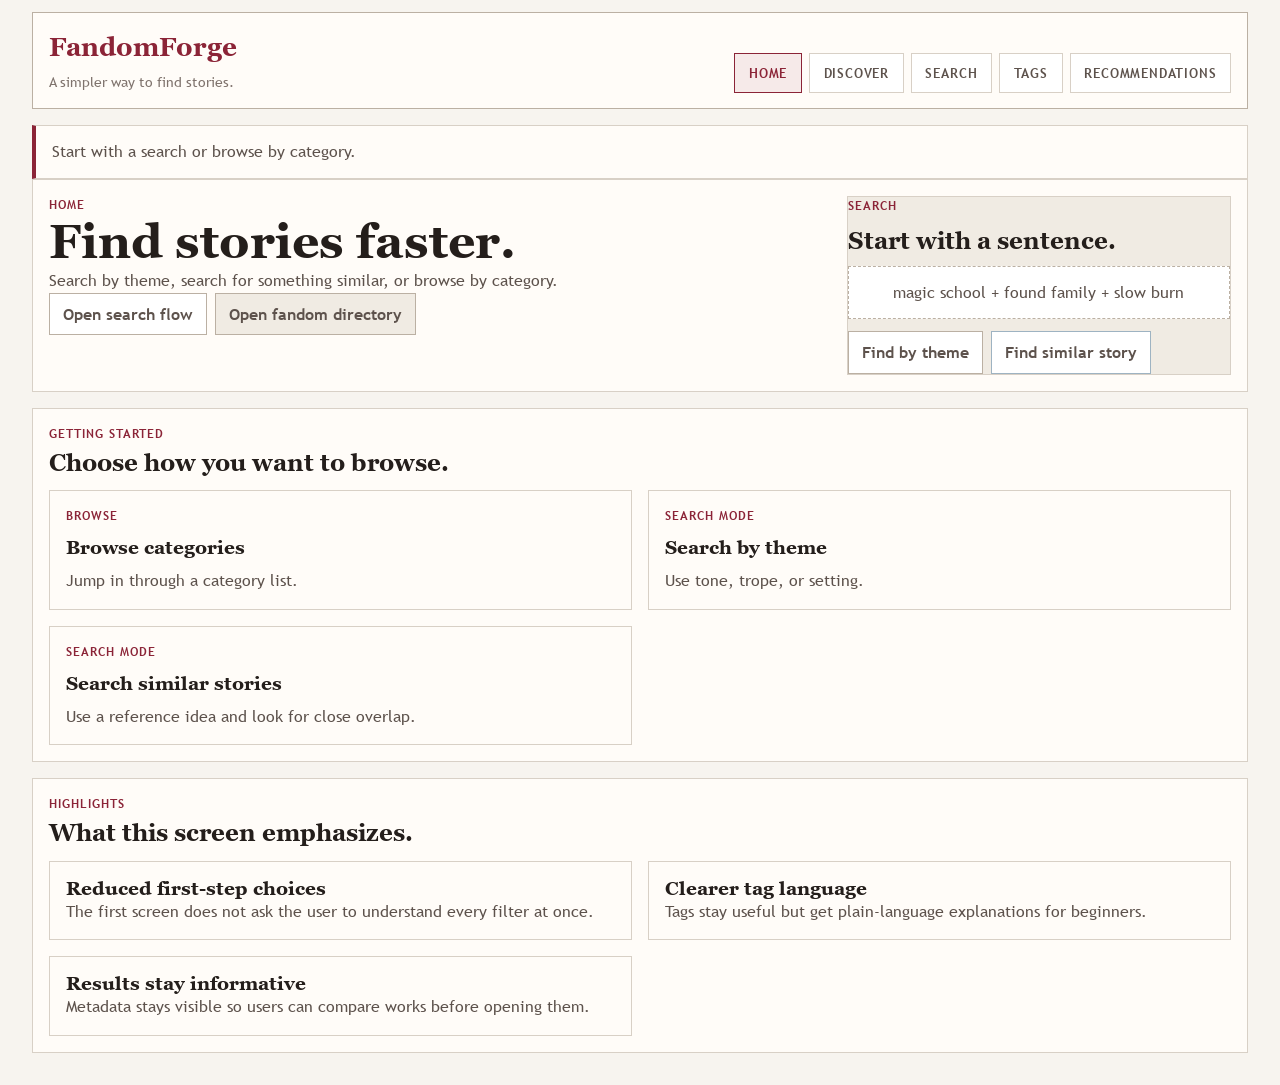
==== commit ff1b0f49: "refactor(ui): remove comparison framing and simplify product screen copy" ====
--- a/index.html
+++ b/index.html
@@ -3,10 +3,10 @@
   <head>
     <meta charset="utf-8">
     <meta name="viewport" content="width=device-width, initial-scale=1">
-    <title>FandomForge | Prototype Home</title>
+    <title>FandomForge | Home</title>
     <meta
       name="description"
-      content="Low-fidelity AO3-inspired prototype home for FandomForge."
+      content="FandomForge home screen with search, categories, and reading entry points."
     >
     <meta name="theme-color" content="#8b2437">
     <link rel="icon" href="assets/icons/favicon.svg" type="image/svg+xml">
@@ -19,7 +19,7 @@
       <header class="app-topbar">
         <div class="brand-lockup">
           <a class="brand-mark" href="index.html">FandomForge</a>
-          <p class="brand-meta">Low-fidelity clickable prototype based on simplified AO3 archive flow.</p>
+          <p class="brand-meta">A simpler way to find stories.</p>
         </div>
         <nav class="site-nav" aria-label="Primary">
           <a class="nav-link is-active" href="index.html" aria-current="page">Home</a>
@@ -30,19 +30,15 @@
         </nav>
       </header>
 
-      <p class="archive-notice">
-        Prototype direction: keep AO3-style archive behavior, reduce clutter, show clearer entry
-        points, and support the two study tasks with static HTML/CSS screens.
-      </p>
+      <p class="archive-notice">Start with a search or browse by category.</p>
 
       <main id="main" class="app-main">
         <section class="page-hero">
           <div>
             <p class="page-kicker">Home</p>
-            <h1 class="page-title">Find fanfiction without learning a giant archive first.</h1>
+            <h1 class="page-title">Find stories faster.</h1>
             <p class="page-summary">
-              This screen is intentionally low fidelity. It shows the entry logic of the prototype:
-              search first, browse fandoms second, and keep the first decision simple.
+              Search by theme, search for something similar, or browse by category.
             </p>
             <div class="action-row">
               <a class="button-link" href="search.html">Open search flow</a>
@@ -51,7 +47,7 @@
           </div>
 
           <aside class="search-panel">
-            <p class="eyebrow">Prototype search</p>
+            <p class="eyebrow">Search</p>
             <h2>Start with a sentence.</h2>
             <div class="search-input">magic school + found family + slow burn</div>
             <div class="chip-row">
@@ -63,33 +59,33 @@
 
         <section class="page-section" aria-labelledby="entry-points-title">
           <div class="section-heading">
-            <p class="eyebrow">Entry Points</p>
-            <h2 id="entry-points-title">Three ways into the prototype.</h2>
+            <p class="eyebrow">Getting Started</p>
+            <h2 id="entry-points-title">Choose how you want to browse.</h2>
           </div>
 
           <div class="quick-grid">
             <a class="task-card" href="discover.html#media-directory">
               <p class="eyebrow">Browse</p>
-              <h3>Open the fandom directory</h3>
-              <p class="helper-copy">Short grouped lists instead of one very long archive page.</p>
+              <h3>Browse categories</h3>
+              <p class="helper-copy">Jump in through a category list.</p>
             </a>
             <a class="task-card" href="search.html#theme-task">
-              <p class="eyebrow">Task 1</p>
-              <h3>FindStoryByTheme</h3>
-              <p class="helper-copy">Use broad prompts like tone, trope, or setting.</p>
+              <p class="eyebrow">Search Mode</p>
+              <h3>Search by theme</h3>
+              <p class="helper-copy">Use tone, trope, or setting.</p>
             </a>
             <a class="task-card" href="search.html#similar-task">
-              <p class="eyebrow">Task 2</p>
-              <h3>FindSimilarStory</h3>
-              <p class="helper-copy">Use a reference story idea and look for close overlap.</p>
+              <p class="eyebrow">Search Mode</p>
+              <h3>Search similar stories</h3>
+              <p class="helper-copy">Use a reference idea and look for close overlap.</p>
             </a>
           </div>
         </section>
 
-        <section class="page-section" aria-labelledby="prototype-differences-title">
+        <section class="page-section" aria-labelledby="screen-highlights-title">
           <div class="section-heading">
-            <p class="eyebrow">Prototype Goals</p>
-            <h2 id="prototype-differences-title">What changes compared with AO3.</h2>
+            <p class="eyebrow">Highlights</p>
+            <h2 id="screen-highlights-title">What this screen emphasizes.</h2>
           </div>
 
           <div class="quick-grid">
@@ -102,8 +98,8 @@
               <p class="helper-copy">Tags stay useful but get plain-language explanations for beginners.</p>
             </article>
             <article class="notice-card">
-              <h3>Archive results still stay dense</h3>
-              <p class="helper-copy">The prototype keeps metadata visible so users can compare works before opening them.</p>
+              <h3>Results stay informative</h3>
+              <p class="helper-copy">Metadata stays visible so users can compare works before opening them.</p>
             </article>
           </div>
         </section>
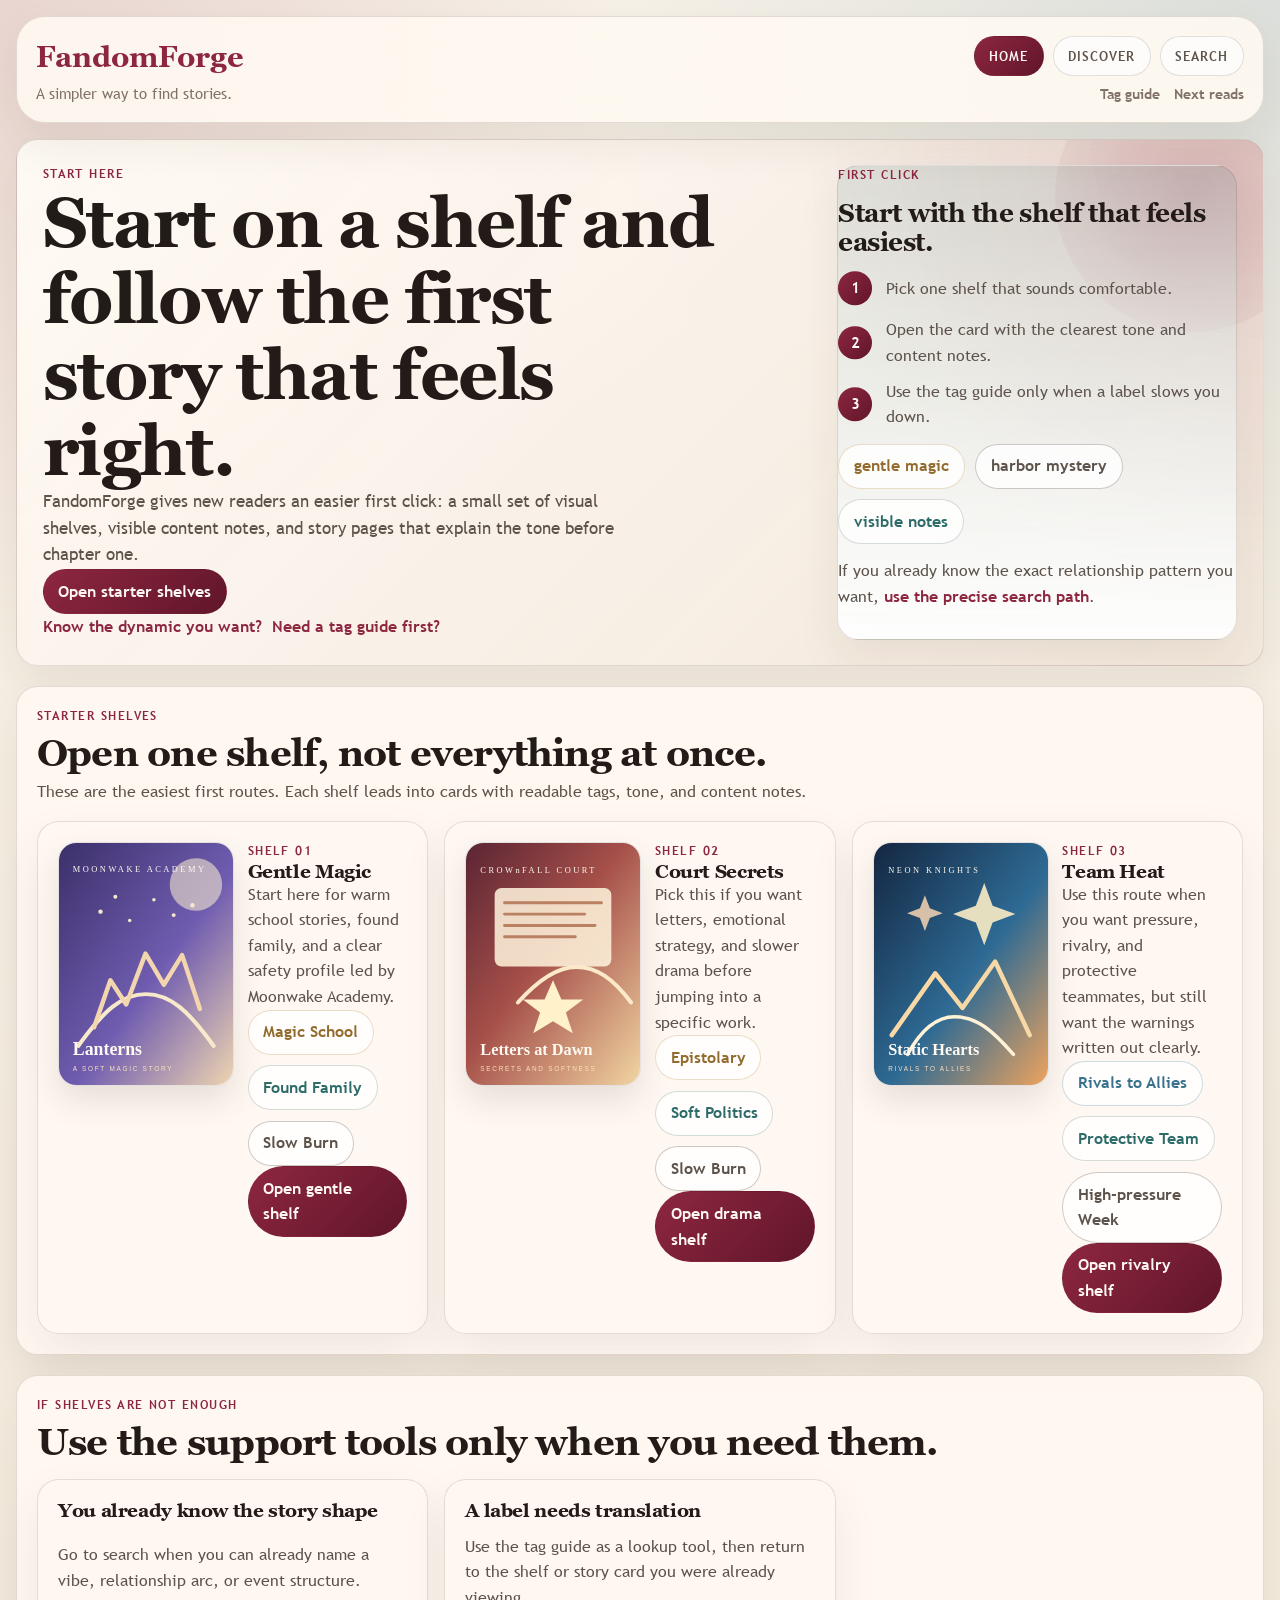
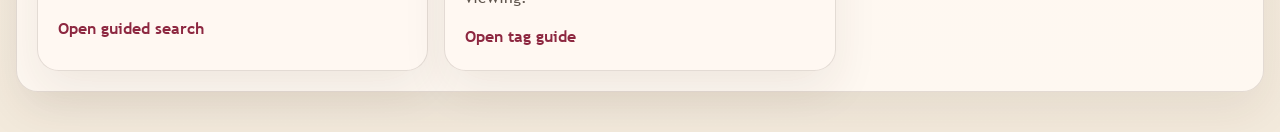
==== commit afb0e645: "refactor(ui): enhance navigation and content clarity across main screens with beginner-friendly desc" ====
--- a/index.html
+++ b/index.html
@@ -6,7 +6,7 @@
     <title>FandomForge | Home</title>
     <meta
       name="description"
-      content="FandomForge home screen with search, categories, and reading entry points."
+      content="FandomForge home screen with visual discovery paths, safer onboarding, and clearer story search."
     >
     <meta name="theme-color" content="#8b2437">
     <link rel="icon" href="assets/icons/favicon.svg" type="image/svg+xml">
@@ -21,85 +21,146 @@
           <a class="brand-mark" href="index.html">FandomForge</a>
           <p class="brand-meta">A simpler way to find stories.</p>
         </div>
-        <nav class="site-nav" aria-label="Primary">
-          <a class="nav-link is-active" href="index.html" aria-current="page">Home</a>
-          <a class="nav-link" href="discover.html">Discover</a>
-          <a class="nav-link" href="search.html">Search</a>
-          <a class="nav-link" href="tags.html">Tags</a>
-          <a class="nav-link" href="recommendations.html">Recommendations</a>
-        </nav>
+        <div class="topbar-actions">
+          <nav class="site-nav" aria-label="Primary">
+            <a class="nav-link is-active" href="index.html" aria-current="page">Home</a>
+            <a class="nav-link" href="discover.html">Discover</a>
+            <a class="nav-link" href="search.html">Search</a>
+          </nav>
+          <nav class="support-nav" aria-label="Support">
+            <a class="support-link" href="tags.html">Tag guide</a>
+            <a class="support-link" href="recommendations.html">Next reads</a>
+          </nav>
+        </div>
       </header>
-
-      <p class="archive-notice">Start with a search or browse by category.</p>
 
       <main id="main" class="app-main">
         <section class="page-hero">
           <div>
-            <p class="page-kicker">Home</p>
-            <h1 class="page-title">Find stories faster.</h1>
+            <p class="page-kicker">Start Here</p>
+            <h1 class="page-title">Start on a shelf and follow the first story that feels right.</h1>
             <p class="page-summary">
-              Search by theme, search for something similar, or browse by category.
+              FandomForge gives new readers an easier first click: a small set of visual shelves,
+              visible content notes, and story pages that explain the tone before chapter one.
             </p>
             <div class="action-row">
-              <a class="button-link" href="search.html">Open search flow</a>
-              <a class="button-link button-link--secondary" href="discover.html#media-directory">Open fandom directory</a>
+              <a class="button-link" href="discover.html#browse-by-mood">Open starter shelves</a>
+            </div>
+            <div class="support-row">
+              <a class="text-link" href="search.html#similar-task">Know the dynamic you want?</a>
+              <a class="text-link" href="tags.html#starter-sets">Need a tag guide first?</a>
             </div>
           </div>
 
           <aside class="search-panel">
-            <p class="eyebrow">Search</p>
-            <h2>Start with a sentence.</h2>
-            <div class="search-input">magic school + found family + slow burn</div>
+            <p class="eyebrow">First Click</p>
+            <h2>Start with the shelf that feels easiest.</h2>
+            <ol class="step-list">
+              <li>Pick one shelf that sounds comfortable.</li>
+              <li>Open the card with the clearest tone and content notes.</li>
+              <li>Use the tag guide only when a label slows you down.</li>
+            </ol>
             <div class="chip-row">
-              <a class="chip" href="search-theme.html#theme-results">Find by theme</a>
-              <a class="chip chip--sky" href="search-similar.html#specific-results">Find similar story</a>
+              <a class="chip chip--gold" href="discover.html#gentle-shelf">gentle magic</a>
+              <a class="chip" href="discover.html#harbor-shelf">harbor mystery</a>
+              <a class="chip chip--pine" href="tags.html#content-notes">visible notes</a>
             </div>
+            <p class="mini-note">
+              If you already know the exact relationship pattern you want,
+              <a class="text-link" href="search.html#similar-task">use the precise search path</a>.
+            </p>
           </aside>
         </section>
 
-        <section class="page-section" aria-labelledby="entry-points-title">
+        <section class="page-section" aria-labelledby="starter-shelves-title">
           <div class="section-heading">
-            <p class="eyebrow">Getting Started</p>
-            <h2 id="entry-points-title">Choose how you want to browse.</h2>
+            <p class="eyebrow">Starter Shelves</p>
+            <h2 id="starter-shelves-title">Open one shelf, not everything at once.</h2>
+            <p class="section-copy">These are the easiest first routes. Each shelf leads into cards with readable tags, tone, and content notes.</p>
+          </div>
+
+          <div class="story-grid">
+            <article class="shelf-card">
+              <img
+                class="story-cover"
+                src="assets/covers/cover-moonwake-lanterns.svg"
+                alt="Moonwake Academy decorative cover art"
+              >
+              <div>
+                <p class="eyebrow">Shelf 01</p>
+                <h3>Gentle Magic</h3>
+                <p class="helper-copy">Start here for warm school stories, found family, and a clear safety profile led by Moonwake Academy.</p>
+                <div class="tag-list">
+                  <a class="tag-link chip--gold" href="tags.html#magic-school">Magic School</a>
+                  <a class="tag-link chip--pine" href="tags.html#found-family">Found Family</a>
+                  <a class="tag-link" href="tags.html#slow-burn">Slow Burn</a>
+                </div>
+                <div class="action-row">
+                  <a class="button-link" href="discover.html#gentle-shelf">Open gentle shelf</a>
+                </div>
+              </div>
+            </article>
+
+            <article class="shelf-card">
+              <img
+                class="story-cover"
+                src="assets/covers/cover-crownfall-letters.svg"
+                alt="Crownfall Court decorative cover art"
+              >
+              <div>
+                <p class="eyebrow">Shelf 02</p>
+                <h3>Court Secrets</h3>
+                <p class="helper-copy">Pick this if you want letters, emotional strategy, and slower drama before jumping into a specific work.</p>
+                <div class="tag-list">
+                  <a class="tag-link chip--gold" href="tags.html#epistolary">Epistolary</a>
+                  <a class="tag-link chip--pine" href="tags.html#soft-politics">Soft Politics</a>
+                  <a class="tag-link" href="tags.html#slow-burn">Slow Burn</a>
+                </div>
+                <div class="action-row">
+                  <a class="button-link" href="discover.html#court-shelf">Open drama shelf</a>
+                </div>
+              </div>
+            </article>
+
+            <article class="shelf-card">
+              <img
+                class="story-cover"
+                src="assets/covers/cover-neon-rivalry.svg"
+                alt="Neon Knights decorative cover art"
+              >
+              <div>
+                <p class="eyebrow">Shelf 03</p>
+                <h3>Team Heat</h3>
+                <p class="helper-copy">Use this route when you want pressure, rivalry, and protective teammates, but still want the warnings written out clearly.</p>
+                <div class="tag-list">
+                  <a class="tag-link chip--sky" href="tags.html#team-rivalry">Rivals to Allies</a>
+                  <a class="tag-link chip--pine" href="tags.html#protective-team">Protective Team</a>
+                  <a class="tag-link" href="tags.html#high-pressure">High-pressure Week</a>
+                </div>
+                <div class="action-row">
+                  <a class="button-link" href="discover.html#team-shelf">Open rivalry shelf</a>
+                </div>
+              </div>
+            </article>
+          </div>
+        </section>
+
+        <section class="page-section" aria-labelledby="alternate-starts-title">
+          <div class="section-heading">
+            <p class="eyebrow">If Shelves Are Not Enough</p>
+            <h2 id="alternate-starts-title">Use the support tools only when you need them.</h2>
           </div>
 
           <div class="quick-grid">
-            <a class="task-card" href="discover.html#media-directory">
-              <p class="eyebrow">Browse</p>
-              <h3>Browse categories</h3>
-              <p class="helper-copy">Jump in through a category list.</p>
-            </a>
-            <a class="task-card" href="search.html#theme-task">
-              <p class="eyebrow">Search Mode</p>
-              <h3>Search by theme</h3>
-              <p class="helper-copy">Use tone, trope, or setting.</p>
-            </a>
-            <a class="task-card" href="search.html#similar-task">
-              <p class="eyebrow">Search Mode</p>
-              <h3>Search similar stories</h3>
-              <p class="helper-copy">Use a reference idea and look for close overlap.</p>
-            </a>
-          </div>
-        </section>
-
-        <section class="page-section" aria-labelledby="screen-highlights-title">
-          <div class="section-heading">
-            <p class="eyebrow">Highlights</p>
-            <h2 id="screen-highlights-title">What this screen emphasizes.</h2>
-          </div>
-
-          <div class="quick-grid">
-            <article class="notice-card">
-              <h3>Reduced first-step choices</h3>
-              <p class="helper-copy">The first screen does not ask the user to understand every filter at once.</p>
+            <article class="guide-card">
+              <h3>You already know the story shape</h3>
+              <p class="helper-copy">Go to search when you can already name a vibe, relationship arc, or event structure.</p>
+              <a class="text-link" href="search.html#task-chooser-title">Open guided search</a>
             </article>
-            <article class="notice-card">
-              <h3>Clearer tag language</h3>
-              <p class="helper-copy">Tags stay useful but get plain-language explanations for beginners.</p>
-            </article>
-            <article class="notice-card">
-              <h3>Results stay informative</h3>
-              <p class="helper-copy">Metadata stays visible so users can compare works before opening them.</p>
+            <article class="guide-card">
+              <h3>A label needs translation</h3>
+              <p class="helper-copy">Use the tag guide as a lookup tool, then return to the shelf or story card you were already viewing.</p>
+              <a class="text-link" href="tags.html#starter-sets">Open tag guide</a>
             </article>
           </div>
         </section>
--- a/styles/main.css
+++ b/styles/main.css
@@ -31,18 +31,28 @@
 }
 
 :root {
-  --paper: #f7f4ef;
-  --surface: #fffcf8;
-  --surface-muted: #f0ebe3;
-  --ink: #241e1b;
-  --ink-soft: #5d524c;
-  --ink-muted: #7f736d;
-  --accent: #8b2437;
-  --accent-soft: rgba(139, 36, 55, 0.08);
-  --line: #d8d0c6;
-  --line-strong: #bbb0a3;
-  --radius: 0.4rem;
-  --content-width: 76rem;
+  --paper: #f3eadc;
+  --surface: rgba(255, 249, 242, 0.92);
+  --surface-strong: #fffaf2;
+  --surface-muted: #f0e5d5;
+  --ink: #231b18;
+  --ink-soft: #5d534b;
+  --ink-muted: #80726a;
+  --berry: #8d2740;
+  --berry-deep: #611529;
+  --teal: #2d6b68;
+  --sky: #39718d;
+  --gold: #b7863c;
+  --pine: #3e6559;
+  --accent-soft: rgba(141, 39, 64, 0.11);
+  --teal-soft: rgba(45, 107, 104, 0.12);
+  --line: rgba(84, 65, 56, 0.16);
+  --line-strong: rgba(84, 65, 56, 0.28);
+  --shadow: 0 1.2rem 2.8rem rgba(58, 38, 27, 0.08);
+  --radius-sm: 0.95rem;
+  --radius-md: 1.35rem;
+  --radius-lg: 1.8rem;
+  --content-width: 78rem;
 }
 
 *,
@@ -56,13 +66,30 @@
 }
 
 body {
+  position: relative;
   margin: 0;
   min-height: 100vh;
-  background: var(--paper);
+  background:
+    radial-gradient(circle at top left, rgba(141, 39, 64, 0.14), transparent 30%),
+    radial-gradient(circle at top right, rgba(57, 113, 141, 0.15), transparent 32%),
+    linear-gradient(180deg, #f8f2e8 0%, var(--paper) 100%);
   color: var(--ink);
   font-family: "Forge Sans", Arial, sans-serif;
   font-size: 1rem;
-  line-height: 1.55;
+  line-height: 1.6;
+}
+
+body::before {
+  content: "";
+  position: fixed;
+  inset: 0;
+  background-image:
+    linear-gradient(rgba(255, 255, 255, 0.24) 1px, transparent 1px),
+    linear-gradient(90deg, rgba(255, 255, 255, 0.24) 1px, transparent 1px);
+  background-size: 3rem 3rem;
+  mask-image: linear-gradient(180deg, rgba(0, 0, 0, 0.16), transparent 78%);
+  pointer-events: none;
+  opacity: 0.45;
 }
 
 img {
@@ -89,7 +116,8 @@
 h3,
 h4 {
   font-family: "Concordia Serif", Georgia, serif;
-  line-height: 1.1;
+  line-height: 1.08;
+  letter-spacing: -0.02em;
 }
 
 ul,
@@ -98,20 +126,20 @@
 }
 
 :focus-visible {
-  outline: 3px solid rgba(139, 36, 55, 0.28);
-  outline-offset: 0.15rem;
+  outline: 3px solid rgba(141, 39, 64, 0.25);
+  outline-offset: 0.18rem;
 }
 
 .skip-link {
   position: absolute;
   left: 1rem;
   top: -4rem;
-  z-index: 20;
+  z-index: 30;
   padding: 0.75rem 1rem;
-  border: 1px solid var(--accent);
-  border-radius: var(--radius);
+  border: 1px solid var(--berry);
+  border-radius: var(--radius-sm);
   background: #fff;
-  color: var(--accent);
+  color: var(--berry);
   text-decoration: none;
 }
 
@@ -122,28 +150,33 @@
 section[id],
 article[id],
 div[id] {
-  scroll-margin-top: 5.5rem;
+  scroll-margin-top: 7rem;
 }
 
 .prototype-shell {
-  width: min(calc(100% - 1rem), var(--content-width));
+  position: relative;
+  z-index: 1;
+  width: min(calc(100% - 1.25rem), var(--content-width));
   margin: 0 auto;
-  padding: 0.75rem 0 2rem;
+  padding: 1rem 0 2.5rem;
 }
 
 .app-topbar {
   position: sticky;
-  top: 0;
-  z-index: 10;
+  top: 1rem;
+  z-index: 20;
   display: flex;
   flex-wrap: wrap;
   align-items: end;
   justify-content: space-between;
   gap: 1rem;
   margin-bottom: 1rem;
-  padding: 0.9rem 1rem;
-  border: 1px solid var(--line-strong);
-  background: var(--surface);
+  padding: 1rem 1.2rem;
+  border: 1px solid var(--line);
+  border-radius: var(--radius-lg);
+  background: rgba(255, 250, 242, 0.88);
+  backdrop-filter: blur(16px);
+  box-shadow: var(--shadow);
 }
 
 .brand-lockup {
@@ -152,53 +185,86 @@
 }
 
 .brand-mark {
-  color: var(--accent);
+  color: var(--berry);
   font-family: "Concordia Serif", Georgia, serif;
-  font-size: 1.65rem;
+  font-size: 1.8rem;
   font-weight: 700;
   text-decoration: none;
 }
 
 .brand-meta {
   color: var(--ink-muted);
-  font-size: 0.88rem;
+  font-size: 0.92rem;
 }
 
 .site-nav {
   display: flex;
   flex-wrap: wrap;
-  gap: 0.45rem;
+  gap: 0.55rem;
+  justify-content: flex-end;
 }
 
 .nav-link {
   display: inline-flex;
   align-items: center;
   justify-content: center;
-  min-height: 2.35rem;
-  padding: 0.55rem 0.85rem;
+  min-height: 2.45rem;
+  padding: 0.55rem 0.9rem;
   border: 1px solid var(--line);
-  background: #fff;
+  border-radius: 999px;
+  background: rgba(255, 255, 255, 0.7);
   color: var(--ink-soft);
-  font-size: 0.84rem;
+  font-size: 0.82rem;
   font-weight: 700;
-  letter-spacing: 0.06em;
+  letter-spacing: 0.08em;
   text-decoration: none;
   text-transform: uppercase;
 }
 
 .nav-link:hover,
 .nav-link:focus-visible {
-  border-color: var(--accent);
-  color: var(--accent);
+  border-color: rgba(141, 39, 64, 0.32);
+  color: var(--berry);
 }
 
 .nav-link.is-active {
-  border-color: var(--accent);
-  background: var(--accent-soft);
-  color: var(--accent);
-}
-
-.archive-notice,
+  border-color: transparent;
+  background: linear-gradient(135deg, var(--berry), var(--berry-deep));
+  color: #fff8f3;
+}
+
+.topbar-actions {
+  display: grid;
+  gap: 0.4rem;
+  justify-items: end;
+}
+
+.support-nav {
+  display: flex;
+  flex-wrap: wrap;
+  gap: 0.85rem;
+  justify-content: flex-end;
+}
+
+.support-link {
+  color: var(--ink-muted);
+  font-size: 0.9rem;
+  font-weight: 700;
+  text-decoration: none;
+}
+
+.support-link:hover,
+.support-link:focus-visible {
+  color: var(--berry);
+}
+
+.support-link.is-active {
+  color: var(--berry);
+  text-decoration: underline;
+  text-decoration-thickness: 2px;
+  text-underline-offset: 0.2rem;
+}
+
 .page-hero,
 .page-section,
 .search-panel,
@@ -212,20 +278,39 @@
 .definition-card,
 .example-panel,
 .chapter-card,
-.comment-card {
+.comment-card,
+.pathway-card,
+.shelf-card,
+.browse-card,
+.guide-card,
+.recommendation-card,
+.filter-card,
+.safety-card {
   border: 1px solid var(--line);
+  border-radius: var(--radius-md);
   background: var(--surface);
-}
-
-.archive-notice {
-  padding: 0.85rem 1rem;
-  color: var(--ink-soft);
-  border-left: 4px solid var(--accent);
+  box-shadow: var(--shadow);
 }
 
 .app-main {
   display: grid;
-  gap: 1rem;
+  gap: 1.25rem;
+}
+
+.app-main > * {
+  animation: rise-in 0.65s ease both;
+}
+
+.app-main > *:nth-child(2) {
+  animation-delay: 0.06s;
+}
+
+.app-main > *:nth-child(3) {
+  animation-delay: 0.12s;
+}
+
+.app-main > *:nth-child(4) {
+  animation-delay: 0.18s;
 }
 
 .page-hero,
@@ -240,28 +325,56 @@
 .definition-card,
 .example-panel,
 .chapter-card,
-.comment-card {
-  padding: 1rem;
+.comment-card,
+.pathway-card,
+.shelf-card,
+.browse-card,
+.guide-card,
+.recommendation-card,
+.filter-card,
+.safety-card {
+  padding: 1.25rem;
 }
 
 .page-hero {
-  display: grid;
-  gap: 1rem;
+  position: relative;
+  display: grid;
+  gap: 1.3rem;
+  overflow: hidden;
+  background:
+    radial-gradient(circle at top right, rgba(141, 39, 64, 0.14), transparent 34%),
+    linear-gradient(135deg, rgba(255, 251, 245, 0.95), rgba(242, 231, 219, 0.92));
+}
+
+.page-hero::after {
+  content: "";
+  position: absolute;
+  right: -4rem;
+  top: -5rem;
+  width: 17rem;
+  height: 17rem;
+  border-radius: 50%;
+  background: radial-gradient(circle, rgba(141, 39, 64, 0.18), rgba(141, 39, 64, 0));
+}
+
+.page-hero > * {
+  position: relative;
+  z-index: 1;
 }
 
 .page-kicker,
 .eyebrow,
 .meta-label {
-  color: var(--accent);
-  font-size: 0.78rem;
+  color: var(--berry);
+  font-size: 0.76rem;
   font-weight: 700;
-  letter-spacing: 0.08em;
+  letter-spacing: 0.12em;
   text-transform: uppercase;
 }
 
 .page-title {
-  font-size: clamp(2rem, 5vw, 3rem);
-  max-width: 18ch;
+  max-width: 14ch;
+  font-size: clamp(2.5rem, 6vw, 4.4rem);
 }
 
 .page-summary,
@@ -272,14 +385,57 @@
 .meta-value,
 .byline,
 .chapter-meta,
-.comment-meta {
+.comment-meta,
+.mini-note {
   color: var(--ink-soft);
 }
 
+.page-summary {
+  max-width: 38rem;
+  font-size: 1.04rem;
+}
+
 .section-heading {
   display: grid;
   gap: 0.35rem;
-  margin-bottom: 0.9rem;
+  margin-bottom: 1rem;
+}
+
+.section-heading h2 {
+  font-size: clamp(1.6rem, 3vw, 2.4rem);
+}
+
+.hero-metrics,
+.quick-jump,
+.chip-row,
+.action-row,
+.tag-list,
+.stats-row,
+.badge-row,
+.support-row {
+  display: flex;
+  flex-wrap: wrap;
+  gap: 0.65rem;
+}
+
+.hero-metrics {
+  margin-top: 1rem;
+}
+
+.stat-chip {
+  display: grid;
+  gap: 0.18rem;
+  min-width: 12rem;
+  padding: 0.85rem 0.95rem;
+  border: 1px solid rgba(141, 39, 64, 0.18);
+  border-radius: var(--radius-sm);
+  background: rgba(255, 255, 255, 0.7);
+}
+
+.stat-chip strong {
+  color: var(--berry);
+  font-family: "Concordia Serif", Georgia, serif;
+  font-size: 1.35rem;
 }
 
 .quick-grid,
@@ -289,61 +445,62 @@
 .results-layout,
 .archive-layout,
 .detail-grid,
-.glossary-grid {
+.glossary-grid,
+.story-grid,
+.pathway-grid,
+.guide-grid,
+.recommendation-grid {
   display: grid;
   gap: 1rem;
 }
 
 .search-panel {
   display: grid;
-  gap: 0.75rem;
-  background: var(--surface-muted);
+  gap: 0.85rem;
+  align-content: start;
+  background:
+    linear-gradient(180deg, rgba(45, 107, 104, 0.13), rgba(255, 255, 255, 0.95));
+}
+
+.search-panel h2 {
+  font-size: 1.65rem;
 }
 
 .search-input,
-.filter-pill,
-.cover-placeholder {
+.filter-pill {
   display: flex;
   align-items: center;
-  justify-content: center;
-  min-height: 3rem;
-  padding: 0.8rem;
-  border: 1px dashed var(--line-strong);
-  background: #fff;
-  color: var(--ink-soft);
-}
-
-.cover-placeholder {
-  width: min(100%, 8rem);
-  min-height: 10.5rem;
-  font-size: 0.9rem;
-  text-transform: uppercase;
-  letter-spacing: 0.08em;
-}
-
-.quick-jump,
-.chip-row,
-.action-row,
-.tag-list,
-.stats-row {
-  display: flex;
-  flex-wrap: wrap;
-  gap: 0.55rem;
+  min-height: 3.15rem;
+  padding: 0.85rem 1rem;
+  border: 1px solid var(--line-strong);
+  border-radius: var(--radius-sm);
+  background: rgba(255, 255, 255, 0.78);
+  color: var(--ink);
 }
 
 .button-link,
 .chip,
-.tag-link {
+.tag-link,
+.info-badge,
+.match-pill {
   display: inline-flex;
   align-items: center;
   justify-content: center;
-  min-height: 2.3rem;
-  padding: 0.5rem 0.8rem;
+  gap: 0.45rem;
+  min-height: 2.5rem;
+  padding: 0.55rem 0.92rem;
   border: 1px solid var(--line-strong);
-  background: #fff;
+  border-radius: 999px;
+  background: rgba(255, 255, 255, 0.82);
   color: var(--ink-soft);
   font-weight: 700;
   text-decoration: none;
+}
+
+.button-link {
+  border-color: transparent;
+  background: linear-gradient(135deg, var(--berry), var(--berry-deep));
+  color: #fff8f3;
 }
 
 .button-link:hover,
@@ -351,49 +508,155 @@
 .chip:hover,
 .chip:focus-visible,
 .tag-link:hover,
-.tag-link:focus-visible {
-  border-color: var(--accent);
-  color: var(--accent);
-}
-
-.button-link--secondary,
+.tag-link:focus-visible,
+.info-badge:hover,
+.info-badge:focus-visible,
+.match-pill:hover,
+.match-pill:focus-visible {
+  transform: translateY(-1px);
+  transition: transform 0.2s ease, border-color 0.2s ease, color 0.2s ease;
+}
+
+.button-link--secondary {
+  border-color: rgba(141, 39, 64, 0.22);
+  background: rgba(255, 255, 255, 0.7);
+  color: var(--berry);
+}
+
 .chip--muted {
-  background: var(--surface-muted);
-}
-
-.chip--sky {
-  border-color: #9eb3c2;
-}
-
-.chip--pine {
-  border-color: #a8b9b1;
-}
-
-.chip--gold {
-  border-color: #cbb38d;
+  background: rgba(255, 255, 255, 0.55);
+}
+
+.chip--sky,
+.info-badge--sky {
+  border-color: rgba(57, 113, 141, 0.25);
+  color: var(--sky);
+}
+
+.chip--pine,
+.info-badge--teal {
+  border-color: rgba(62, 101, 89, 0.22);
+  color: var(--teal);
+}
+
+.chip--gold,
+.info-badge--gold {
+  border-color: rgba(183, 134, 60, 0.28);
+  color: #926b2d;
+}
+
+.info-badge--berry {
+  border-color: rgba(141, 39, 64, 0.22);
+  color: var(--berry);
+}
+
+.match-pill {
+  border-color: rgba(45, 107, 104, 0.22);
+  background: rgba(45, 107, 104, 0.12);
+  color: var(--teal);
+}
+
+.pathway-card {
+  display: grid;
+  gap: 0.85rem;
+  text-decoration: none;
+}
+
+.pathway-card--berry {
+  background:
+    linear-gradient(180deg, rgba(141, 39, 64, 0.1), rgba(255, 250, 244, 0.96));
+}
+
+.pathway-card--teal {
+  background:
+    linear-gradient(180deg, rgba(45, 107, 104, 0.1), rgba(255, 250, 244, 0.96));
+}
+
+.pathway-card--gold {
+  background:
+    linear-gradient(180deg, rgba(183, 134, 60, 0.1), rgba(255, 250, 244, 0.96));
 }
 
 .task-card,
-.category-card {
-  display: grid;
-  gap: 0.65rem;
-  text-decoration: none;
+.category-card,
+.browse-card,
+.shelf-card,
+.guide-card,
+.recommendation-card {
+  display: grid;
+  gap: 0.85rem;
+}
+
+.story-cover {
+  width: 100%;
+  aspect-ratio: 0.72;
+  object-fit: cover;
+  border: 1px solid var(--line);
+  border-radius: calc(var(--radius-md) - 0.2rem);
+  background: #fff;
+  box-shadow: 0 0.95rem 2rem rgba(58, 38, 27, 0.12);
 }
 
 .mini-list,
 .directory-list,
 .filter-list,
 .chapter-list,
-.comment-list {
-  display: grid;
-  gap: 0.6rem;
+.comment-list,
+.compact-list,
+.step-list,
+.reason-list {
+  display: grid;
+  gap: 0.65rem;
   padding-left: 0;
   list-style: none;
 }
 
+.step-list {
+  counter-reset: guide-step;
+}
+
+.step-list li {
+  position: relative;
+  display: flex;
+  align-items: center;
+  min-height: 2.3rem;
+  padding-left: 3rem;
+  color: var(--ink-soft);
+}
+
+.step-list li::before {
+  counter-increment: guide-step;
+  content: counter(guide-step);
+  position: absolute;
+  left: 0;
+  top: 50%;
+  display: grid;
+  place-items: center;
+  width: 2.1rem;
+  height: 2.1rem;
+  border-radius: 50%;
+  background: linear-gradient(135deg, var(--berry), var(--berry-deep));
+  color: #fffaf4;
+  font-size: 0.92rem;
+  font-weight: 700;
+  transform: translateY(-50%);
+}
+
+.compact-list li,
+.directory-list li,
+.filter-list li,
+.reason-list li,
+.chapter-card,
+.comment-card {
+  padding: 0.78rem 0.85rem;
+  border: 1px solid var(--line);
+  border-radius: var(--radius-sm);
+  background: rgba(255, 255, 255, 0.76);
+}
+
 .directory-list a,
 .text-link {
-  color: var(--accent);
+  color: var(--berry);
   font-weight: 700;
   text-decoration: none;
 }
@@ -407,14 +670,16 @@
 
 .filter-sidebar {
   display: grid;
-  gap: 0.9rem;
+  gap: 1rem;
   align-content: start;
+  background:
+    linear-gradient(180deg, rgba(141, 39, 64, 0.09), rgba(255, 255, 255, 0.94));
 }
 
 .filter-block {
   display: grid;
-  gap: 0.45rem;
-  padding-top: 0.8rem;
+  gap: 0.55rem;
+  padding-top: 0.95rem;
   border-top: 1px solid var(--line);
 }
 
@@ -430,21 +695,28 @@
 
 .work-card {
   display: grid;
-  gap: 0.9rem;
+  gap: 1rem;
+  background:
+    linear-gradient(180deg, rgba(255, 255, 255, 0.96), rgba(247, 239, 229, 0.94));
 }
 
 .work-topline {
   display: flex;
   flex-wrap: wrap;
-  align-items: baseline;
+  align-items: flex-start;
   justify-content: space-between;
-  gap: 0.4rem 1rem;
-  padding-bottom: 0.75rem;
+  gap: 0.65rem 1rem;
+  padding-bottom: 0.85rem;
   border-bottom: 1px solid var(--line);
 }
 
 .work-title {
-  font-size: 1.35rem;
+  font-size: clamp(1.45rem, 3vw, 2rem);
+}
+
+.byline {
+  font-weight: 700;
+  letter-spacing: 0.02em;
 }
 
 .work-shell,
@@ -453,35 +725,69 @@
   gap: 1rem;
 }
 
+.work-shell .story-cover,
+.work-detail-header .story-cover {
+  max-width: 10.5rem;
+}
+
 .work-meta-grid,
 .key-value-grid {
   display: grid;
-  gap: 0.7rem;
+  gap: 0.8rem;
 }
 
 .meta-group,
 .key-value-item {
   display: grid;
-  gap: 0.25rem;
-  padding: 0.7rem;
+  gap: 0.3rem;
+  padding: 0.82rem 0.85rem;
   border: 1px solid var(--line);
-  background: #fff;
+  border-radius: var(--radius-sm);
+  background: rgba(255, 255, 255, 0.78);
+}
+
+.summary-text {
+  font-size: 1.02rem;
 }
 
 .match-note {
-  padding: 0.75rem;
-  border-left: 3px solid var(--accent);
-  background: var(--accent-soft);
+  padding: 0.9rem 0.95rem;
+  border: 1px solid rgba(141, 39, 64, 0.18);
+  border-left: 4px solid var(--berry);
+  border-radius: var(--radius-sm);
+  background: rgba(141, 39, 64, 0.08);
   color: var(--ink-soft);
 }
 
+.stats-row span,
 .inline-stat {
   display: inline-flex;
   align-items: center;
   gap: 0.4rem;
-  padding: 0.45rem 0.65rem;
+  padding: 0.5rem 0.75rem;
   border: 1px solid var(--line);
-  background: #fff;
+  border-radius: 999px;
+  background: rgba(255, 255, 255, 0.76);
+  color: var(--ink-soft);
+}
+
+.helper-note {
+  padding: 0.9rem 0.95rem;
+  border: 1px solid rgba(45, 107, 104, 0.18);
+  border-radius: var(--radius-sm);
+  background: rgba(45, 107, 104, 0.09);
+  color: var(--ink-soft);
+}
+
+.chapter-list,
+.comment-list {
+  list-style: none;
+}
+
+.chapter-card strong,
+.comment-card strong {
+  font-family: "Concordia Serif", Georgia, serif;
+  font-size: 1.05rem;
 }
 
 .empty-state {
@@ -490,43 +796,71 @@
 
 @media (min-width: 48rem) {
   .page-hero,
-  .quick-grid,
   .task-grid,
   .category-grid,
   .directory-columns,
   .detail-grid,
-  .glossary-grid {
+  .glossary-grid,
+  .story-grid,
+  .guide-grid,
+  .recommendation-grid {
     grid-template-columns: repeat(2, minmax(0, 1fr));
   }
 
+  .quick-grid {
+    grid-template-columns: repeat(2, minmax(0, 1fr));
+  }
+
+  .pathway-grid {
+    grid-template-columns: repeat(3, minmax(0, 1fr));
+  }
+
   .results-layout {
-    grid-template-columns: minmax(15rem, 17rem) minmax(0, 1fr);
+    grid-template-columns: minmax(16rem, 18rem) minmax(0, 1fr);
     align-items: start;
   }
 
   .filter-sidebar {
     position: sticky;
-    top: 5.25rem;
+    top: 7rem;
   }
 
   .work-shell,
   .work-detail-header,
   .archive-layout {
-    grid-template-columns: minmax(8rem, 9rem) minmax(0, 1fr);
+    grid-template-columns: minmax(10rem, 12rem) minmax(0, 1fr);
     align-items: start;
   }
 
-  .work-meta-grid {
+  .work-meta-grid,
+  .key-value-grid {
     grid-template-columns: repeat(2, minmax(0, 1fr));
+  }
+
+  .browse-card,
+  .shelf-card,
+  .recommendation-card {
+    grid-template-columns: minmax(9rem, 11rem) minmax(0, 1fr);
+    align-items: start;
   }
 }
 
 @media (min-width: 64rem) {
   .page-hero {
-    grid-template-columns: minmax(0, 1.4fr) minmax(18rem, 24rem);
-  }
-
-  .category-grid,
+    grid-template-columns: minmax(0, 1.45fr) minmax(19rem, 25rem);
+    padding: 1.6rem;
+  }
+
+  .quick-grid,
+  .story-grid,
+  .recommendation-grid {
+    grid-template-columns: repeat(3, minmax(0, 1fr));
+  }
+
+  .glossary-grid {
+    grid-template-columns: repeat(3, minmax(0, 1fr));
+  }
+
   .directory-columns {
     grid-template-columns: repeat(3, minmax(0, 1fr));
   }
@@ -537,12 +871,22 @@
     position: static;
   }
 
+  .topbar-actions {
+    width: 100%;
+    justify-items: start;
+  }
+
   .site-nav {
     width: 100%;
+    justify-content: flex-start;
   }
 
   .nav-link {
     flex: 1 1 8.5rem;
+  }
+
+  .support-nav {
+    justify-content: flex-start;
   }
 }
 
@@ -550,4 +894,28 @@
   html {
     scroll-behavior: auto;
   }
-}
+
+  .app-main > * {
+    animation: none;
+  }
+
+  .button-link,
+  .chip,
+  .tag-link,
+  .info-badge,
+  .match-pill {
+    transition: none;
+  }
+}
+
+@keyframes rise-in {
+  from {
+    opacity: 0;
+    transform: translateY(14px);
+  }
+
+  to {
+    opacity: 1;
+    transform: translateY(0);
+  }
+}
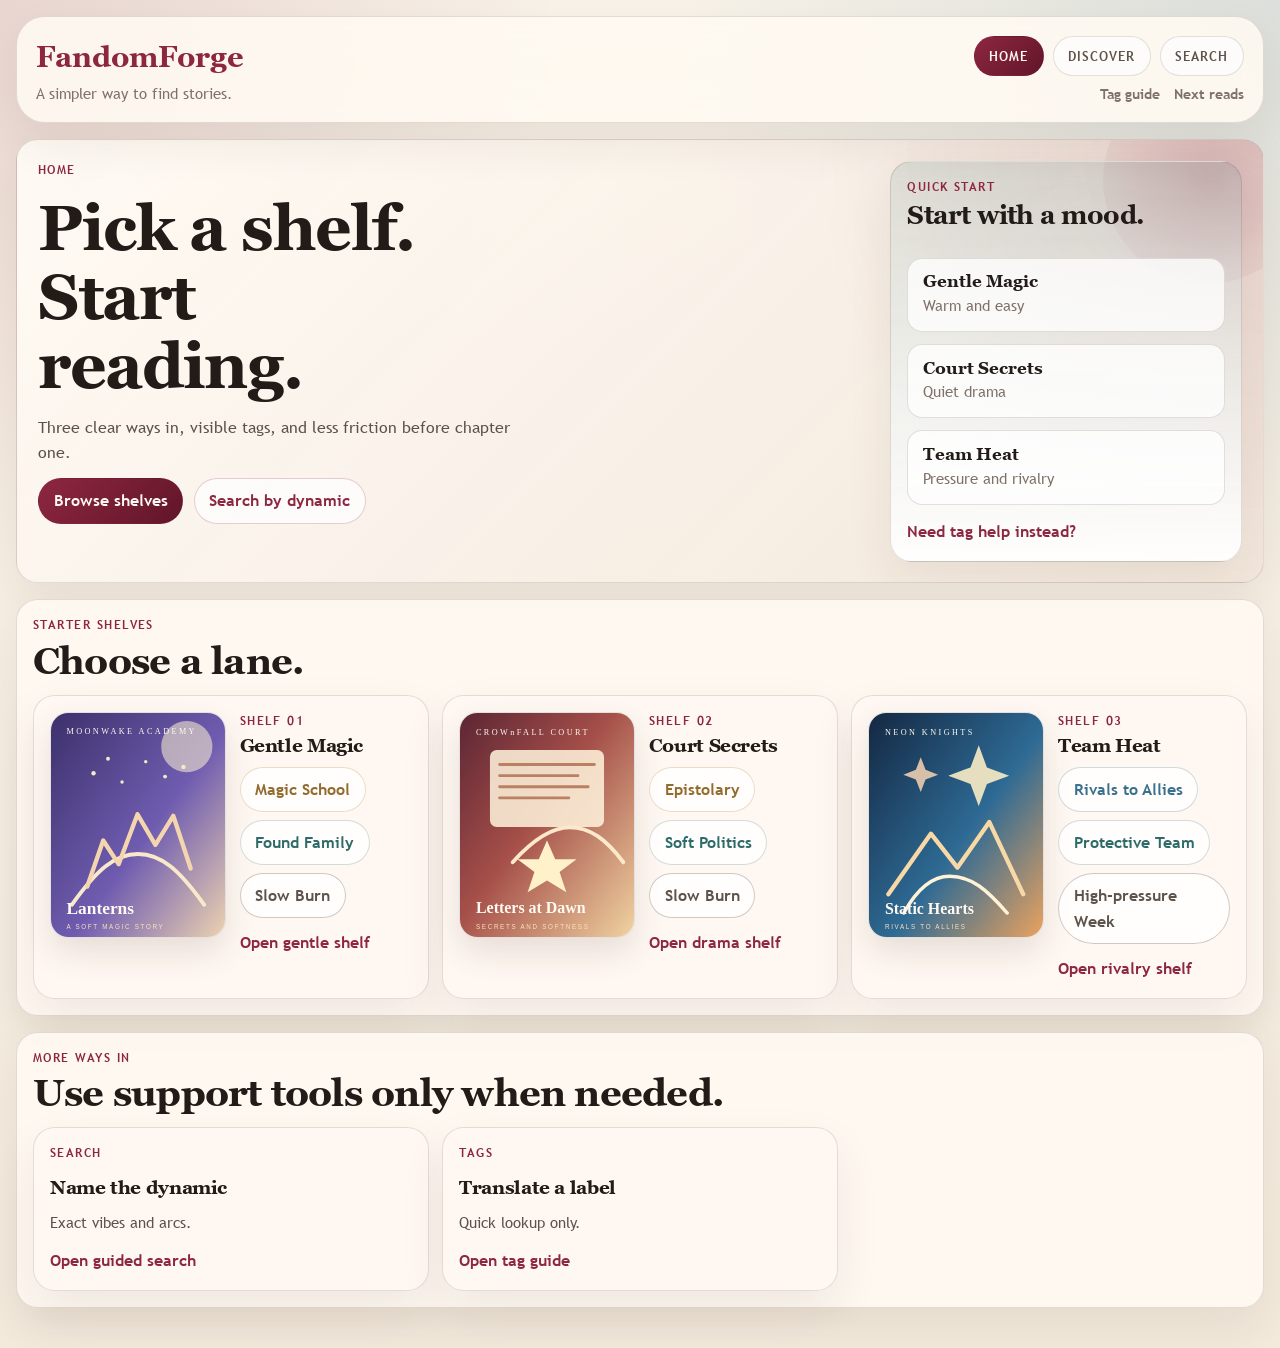
==== commit 7abad0b6: "refactor(ui): update home page layout and styling for improved user experience and clarity" ====
--- a/index.html
+++ b/index.html
@@ -12,7 +12,7 @@
     <link rel="icon" href="assets/icons/favicon.svg" type="image/svg+xml">
     <link rel="stylesheet" href="styles/main.css">
   </head>
-  <body>
+  <body class="home-page">
     <a class="skip-link" href="#main">Skip to content</a>
 
     <div class="prototype-shell">
@@ -34,132 +34,129 @@
         </div>
       </header>
 
-      <main id="main" class="app-main">
-        <section class="page-hero">
-          <div>
-            <p class="page-kicker">Start Here</p>
-            <h1 class="page-title">Start on a shelf and follow the first story that feels right.</h1>
+      <main id="main" class="app-main home-main">
+        <section class="page-hero home-hero">
+          <div class="home-hero-copy">
+            <p class="page-kicker">Home</p>
+            <h1 class="page-title">Pick a shelf. Start reading.</h1>
             <p class="page-summary">
-              FandomForge gives new readers an easier first click: a small set of visual shelves,
-              visible content notes, and story pages that explain the tone before chapter one.
+              Three clear ways in, visible tags, and less friction before chapter one.
             </p>
             <div class="action-row">
-              <a class="button-link" href="discover.html#browse-by-mood">Open starter shelves</a>
-            </div>
-            <div class="support-row">
-              <a class="text-link" href="search.html#similar-task">Know the dynamic you want?</a>
-              <a class="text-link" href="tags.html#starter-sets">Need a tag guide first?</a>
+              <a class="button-link" href="discover.html#browse-by-mood">Browse shelves</a>
+              <a class="button-link button-link--secondary" href="search.html#similar-task">Search by dynamic</a>
             </div>
           </div>
 
-          <aside class="search-panel">
-            <p class="eyebrow">First Click</p>
-            <h2>Start with the shelf that feels easiest.</h2>
-            <ol class="step-list">
-              <li>Pick one shelf that sounds comfortable.</li>
-              <li>Open the card with the clearest tone and content notes.</li>
-              <li>Use the tag guide only when a label slows you down.</li>
-            </ol>
-            <div class="chip-row">
-              <a class="chip chip--gold" href="discover.html#gentle-shelf">gentle magic</a>
-              <a class="chip" href="discover.html#harbor-shelf">harbor mystery</a>
-              <a class="chip chip--pine" href="tags.html#content-notes">visible notes</a>
+          <aside class="search-panel home-quick-start" aria-labelledby="quick-start-title">
+            <div class="section-heading home-quick-heading">
+              <p class="eyebrow">Quick Start</p>
+              <h2 id="quick-start-title">Start with a mood.</h2>
             </div>
-            <p class="mini-note">
-              If you already know the exact relationship pattern you want,
-              <a class="text-link" href="search.html#similar-task">use the precise search path</a>.
-            </p>
+            <div class="home-quick-grid">
+              <a class="home-jump-card" href="discover.html#gentle-shelf">
+                <strong>Gentle Magic</strong>
+                <span>Warm and easy</span>
+              </a>
+              <a class="home-jump-card" href="discover.html#court-shelf">
+                <strong>Court Secrets</strong>
+                <span>Quiet drama</span>
+              </a>
+              <a class="home-jump-card" href="discover.html#team-shelf">
+                <strong>Team Heat</strong>
+                <span>Pressure and rivalry</span>
+              </a>
+            </div>
+            <a class="text-link" href="tags.html#starter-sets">Need tag help instead?</a>
           </aside>
         </section>
 
-        <section class="page-section" aria-labelledby="starter-shelves-title">
+        <section class="page-section home-section" aria-labelledby="starter-shelves-title">
           <div class="section-heading">
             <p class="eyebrow">Starter Shelves</p>
-            <h2 id="starter-shelves-title">Open one shelf, not everything at once.</h2>
-            <p class="section-copy">These are the easiest first routes. Each shelf leads into cards with readable tags, tone, and content notes.</p>
+            <h2 id="starter-shelves-title">Choose a lane.</h2>
           </div>
 
           <div class="story-grid">
-            <article class="shelf-card">
+            <article class="shelf-card home-shelf-card">
               <img
                 class="story-cover"
                 src="assets/covers/cover-moonwake-lanterns.svg"
                 alt="Moonwake Academy decorative cover art"
               >
-              <div>
-                <p class="eyebrow">Shelf 01</p>
-                <h3>Gentle Magic</h3>
-                <p class="helper-copy">Start here for warm school stories, found family, and a clear safety profile led by Moonwake Academy.</p>
+              <div class="home-shelf-copy">
+                <div class="home-shelf-head">
+                  <p class="eyebrow">Shelf 01</p>
+                  <h3>Gentle Magic</h3>
+                </div>
                 <div class="tag-list">
                   <a class="tag-link chip--gold" href="tags.html#magic-school">Magic School</a>
                   <a class="tag-link chip--pine" href="tags.html#found-family">Found Family</a>
                   <a class="tag-link" href="tags.html#slow-burn">Slow Burn</a>
                 </div>
-                <div class="action-row">
-                  <a class="button-link" href="discover.html#gentle-shelf">Open gentle shelf</a>
-                </div>
+                <a class="text-link" href="discover.html#gentle-shelf">Open gentle shelf</a>
               </div>
             </article>
 
-            <article class="shelf-card">
+            <article class="shelf-card home-shelf-card">
               <img
                 class="story-cover"
                 src="assets/covers/cover-crownfall-letters.svg"
                 alt="Crownfall Court decorative cover art"
               >
-              <div>
-                <p class="eyebrow">Shelf 02</p>
-                <h3>Court Secrets</h3>
-                <p class="helper-copy">Pick this if you want letters, emotional strategy, and slower drama before jumping into a specific work.</p>
+              <div class="home-shelf-copy">
+                <div class="home-shelf-head">
+                  <p class="eyebrow">Shelf 02</p>
+                  <h3>Court Secrets</h3>
+                </div>
                 <div class="tag-list">
                   <a class="tag-link chip--gold" href="tags.html#epistolary">Epistolary</a>
                   <a class="tag-link chip--pine" href="tags.html#soft-politics">Soft Politics</a>
                   <a class="tag-link" href="tags.html#slow-burn">Slow Burn</a>
                 </div>
-                <div class="action-row">
-                  <a class="button-link" href="discover.html#court-shelf">Open drama shelf</a>
-                </div>
+                <a class="text-link" href="discover.html#court-shelf">Open drama shelf</a>
               </div>
             </article>
 
-            <article class="shelf-card">
+            <article class="shelf-card home-shelf-card">
               <img
                 class="story-cover"
                 src="assets/covers/cover-neon-rivalry.svg"
                 alt="Neon Knights decorative cover art"
               >
-              <div>
-                <p class="eyebrow">Shelf 03</p>
-                <h3>Team Heat</h3>
-                <p class="helper-copy">Use this route when you want pressure, rivalry, and protective teammates, but still want the warnings written out clearly.</p>
+              <div class="home-shelf-copy">
+                <div class="home-shelf-head">
+                  <p class="eyebrow">Shelf 03</p>
+                  <h3>Team Heat</h3>
+                </div>
                 <div class="tag-list">
                   <a class="tag-link chip--sky" href="tags.html#team-rivalry">Rivals to Allies</a>
                   <a class="tag-link chip--pine" href="tags.html#protective-team">Protective Team</a>
                   <a class="tag-link" href="tags.html#high-pressure">High-pressure Week</a>
                 </div>
-                <div class="action-row">
-                  <a class="button-link" href="discover.html#team-shelf">Open rivalry shelf</a>
-                </div>
+                <a class="text-link" href="discover.html#team-shelf">Open rivalry shelf</a>
               </div>
             </article>
           </div>
         </section>
 
-        <section class="page-section" aria-labelledby="alternate-starts-title">
+        <section class="page-section home-section" aria-labelledby="alternate-starts-title">
           <div class="section-heading">
-            <p class="eyebrow">If Shelves Are Not Enough</p>
-            <h2 id="alternate-starts-title">Use the support tools only when you need them.</h2>
+            <p class="eyebrow">More Ways In</p>
+            <h2 id="alternate-starts-title">Use support tools only when needed.</h2>
           </div>
 
           <div class="quick-grid">
-            <article class="guide-card">
-              <h3>You already know the story shape</h3>
-              <p class="helper-copy">Go to search when you can already name a vibe, relationship arc, or event structure.</p>
+            <article class="guide-card home-support-card">
+              <p class="eyebrow">Search</p>
+              <h3>Name the dynamic</h3>
+              <p class="mini-note">Exact vibes and arcs.</p>
               <a class="text-link" href="search.html#task-chooser-title">Open guided search</a>
             </article>
-            <article class="guide-card">
-              <h3>A label needs translation</h3>
-              <p class="helper-copy">Use the tag guide as a lookup tool, then return to the shelf or story card you were already viewing.</p>
+            <article class="guide-card home-support-card">
+              <p class="eyebrow">Tags</p>
+              <h3>Translate a label</h3>
+              <p class="mini-note">Quick lookup only.</p>
               <a class="text-link" href="tags.html#starter-sets">Open tag guide</a>
             </article>
           </div>
--- a/styles/main.css
+++ b/styles/main.css
@@ -466,6 +466,125 @@
   font-size: 1.65rem;
 }
 
+.home-main {
+  gap: 1rem;
+}
+
+.home-hero {
+  gap: 1rem;
+}
+
+.home-hero-copy {
+  display: grid;
+  gap: 0.85rem;
+  align-content: start;
+}
+
+.home-hero::after {
+  top: -4rem;
+  right: -3rem;
+  width: 13rem;
+  height: 13rem;
+}
+
+.home-hero .page-title {
+  max-width: 9ch;
+  font-size: clamp(2.35rem, 5vw, 4rem);
+}
+
+.home-hero .page-summary {
+  max-width: 30rem;
+  font-size: 0.98rem;
+}
+
+.home-quick-start {
+  gap: 0.9rem;
+  padding: 1rem;
+}
+
+.home-quick-heading {
+  margin-bottom: 0;
+}
+
+.home-quick-grid {
+  display: grid;
+  gap: 0.75rem;
+}
+
+.home-jump-card {
+  display: grid;
+  gap: 0.2rem;
+  padding: 0.85rem 0.9rem;
+  border: 1px solid var(--line);
+  border-radius: var(--radius-sm);
+  background: rgba(255, 255, 255, 0.78);
+  text-decoration: none;
+}
+
+.home-jump-card strong {
+  color: var(--ink);
+  font-family: "Concordia Serif", Georgia, serif;
+  font-size: 1.05rem;
+  line-height: 1.1;
+}
+
+.home-jump-card span {
+  color: var(--ink-muted);
+  font-size: 0.92rem;
+}
+
+.home-jump-card:hover,
+.home-jump-card:focus-visible {
+  border-color: rgba(141, 39, 64, 0.28);
+  transform: translateY(-1px);
+  transition: transform 0.2s ease, border-color 0.2s ease;
+}
+
+.home-section {
+  padding: 1rem;
+}
+
+.home-page .section-heading {
+  gap: 0.25rem;
+  margin-bottom: 0.85rem;
+}
+
+.home-page .story-grid,
+.home-page .quick-grid {
+  gap: 0.85rem;
+}
+
+.home-shelf-card,
+.home-support-card {
+  gap: 0.75rem;
+  padding: 1rem;
+}
+
+.home-shelf-copy,
+.home-shelf-head {
+  display: grid;
+}
+
+.home-shelf-copy {
+  gap: 0.75rem;
+}
+
+.home-shelf-head {
+  gap: 0.2rem;
+}
+
+.home-page .story-cover {
+  aspect-ratio: 0.78;
+}
+
+.home-page .tag-list {
+  gap: 0.5rem;
+}
+
+.home-support-card .mini-note {
+  font-size: 0.92rem;
+}
+
 .search-input,
 .filter-pill {
   display: flex;
@@ -843,6 +962,7 @@
     grid-template-columns: minmax(9rem, 11rem) minmax(0, 1fr);
     align-items: start;
   }
+
 }
 
 @media (min-width: 64rem) {
@@ -863,6 +983,11 @@
 
   .directory-columns {
     grid-template-columns: repeat(3, minmax(0, 1fr));
+  }
+
+  .home-hero {
+    grid-template-columns: minmax(0, 1.3fr) minmax(17rem, 22rem);
+    padding: 1.3rem;
   }
 }
 
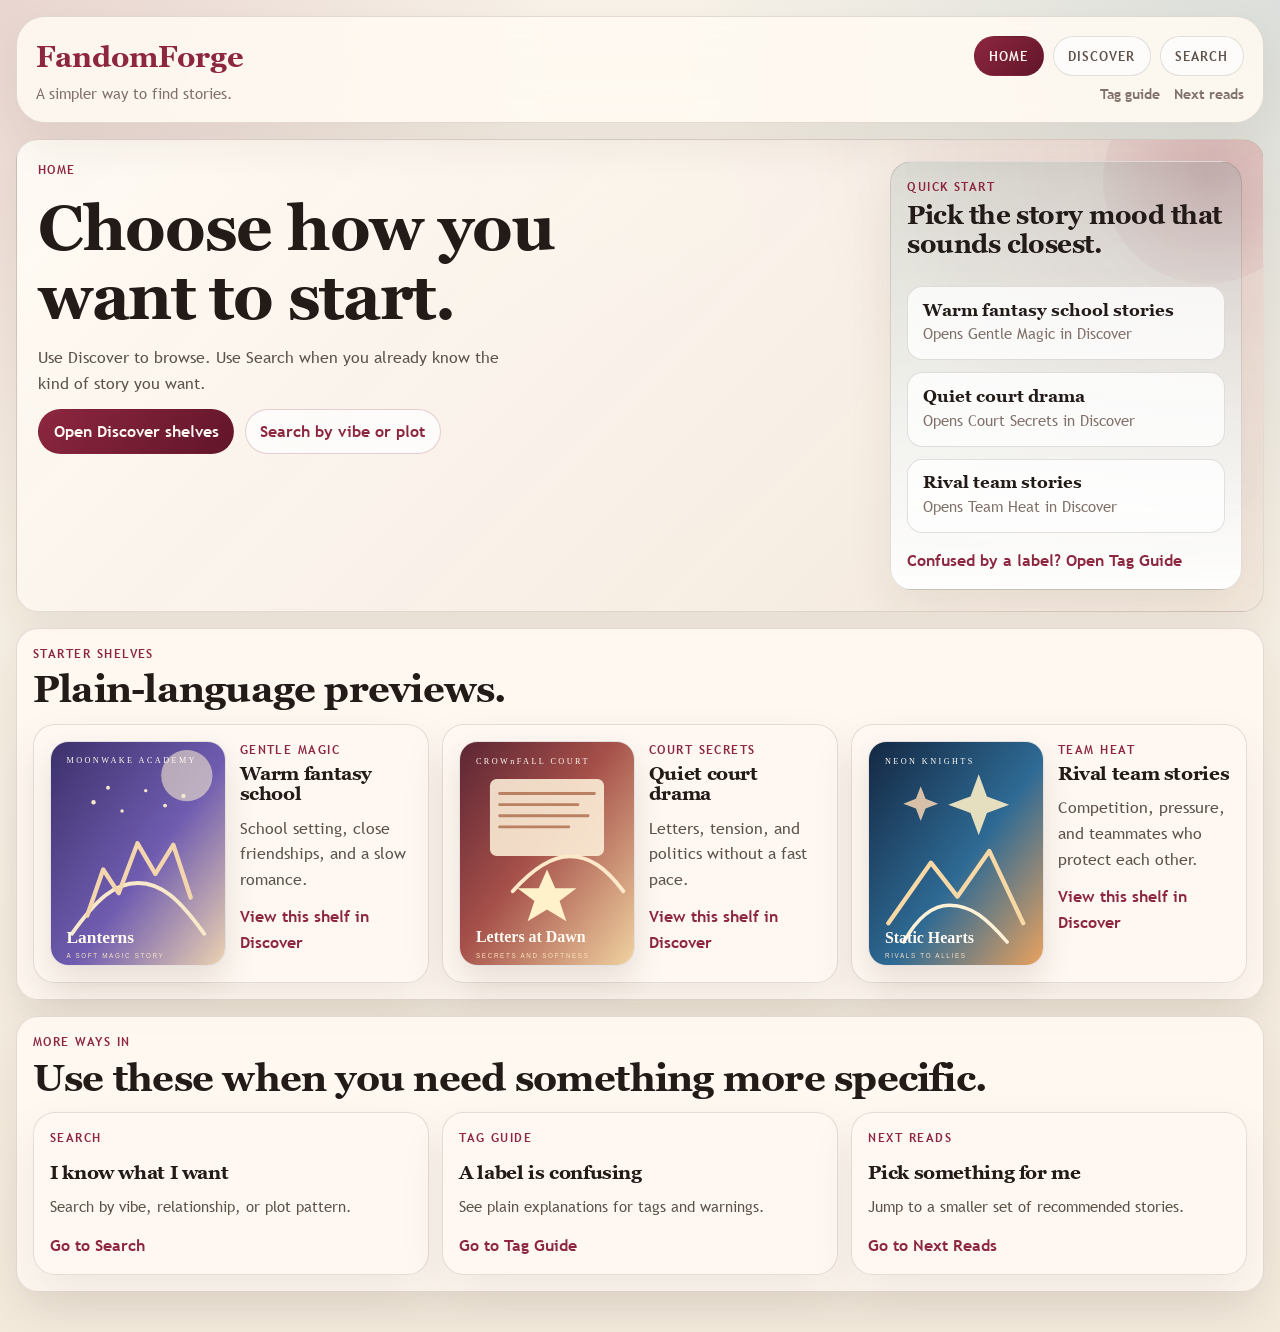
==== commit 135df2c2: "refactor(ui): enhance discover and search pages with clearer language and improved navigation for be" ====
--- a/index.html
+++ b/index.html
@@ -38,43 +38,43 @@
         <section class="page-hero home-hero">
           <div class="home-hero-copy">
             <p class="page-kicker">Home</p>
-            <h1 class="page-title">Pick a shelf. Start reading.</h1>
+            <h1 class="page-title">Choose how you want to start.</h1>
             <p class="page-summary">
-              Three clear ways in, visible tags, and less friction before chapter one.
+              Use Discover to browse. Use Search when you already know the kind of story you want.
             </p>
             <div class="action-row">
-              <a class="button-link" href="discover.html#browse-by-mood">Browse shelves</a>
-              <a class="button-link button-link--secondary" href="search.html#similar-task">Search by dynamic</a>
+              <a class="button-link" href="discover.html#browse-by-mood">Open Discover shelves</a>
+              <a class="button-link button-link--secondary" href="search.html#similar-task">Search by vibe or plot</a>
             </div>
           </div>
 
           <aside class="search-panel home-quick-start" aria-labelledby="quick-start-title">
             <div class="section-heading home-quick-heading">
               <p class="eyebrow">Quick Start</p>
-              <h2 id="quick-start-title">Start with a mood.</h2>
+              <h2 id="quick-start-title">Pick the story mood that sounds closest.</h2>
             </div>
             <div class="home-quick-grid">
               <a class="home-jump-card" href="discover.html#gentle-shelf">
-                <strong>Gentle Magic</strong>
-                <span>Warm and easy</span>
+                <strong>Warm fantasy school stories</strong>
+                <span>Opens Gentle Magic in Discover</span>
               </a>
               <a class="home-jump-card" href="discover.html#court-shelf">
-                <strong>Court Secrets</strong>
-                <span>Quiet drama</span>
+                <strong>Quiet court drama</strong>
+                <span>Opens Court Secrets in Discover</span>
               </a>
               <a class="home-jump-card" href="discover.html#team-shelf">
-                <strong>Team Heat</strong>
-                <span>Pressure and rivalry</span>
+                <strong>Rival team stories</strong>
+                <span>Opens Team Heat in Discover</span>
               </a>
             </div>
-            <a class="text-link" href="tags.html#starter-sets">Need tag help instead?</a>
+            <a class="text-link" href="tags.html#starter-sets">Confused by a label? Open Tag Guide</a>
           </aside>
         </section>
 
         <section class="page-section home-section" aria-labelledby="starter-shelves-title">
           <div class="section-heading">
             <p class="eyebrow">Starter Shelves</p>
-            <h2 id="starter-shelves-title">Choose a lane.</h2>
+            <h2 id="starter-shelves-title">Plain-language previews.</h2>
           </div>
 
           <div class="story-grid">
@@ -86,15 +86,11 @@
               >
               <div class="home-shelf-copy">
                 <div class="home-shelf-head">
-                  <p class="eyebrow">Shelf 01</p>
-                  <h3>Gentle Magic</h3>
+                  <p class="eyebrow">Gentle Magic</p>
+                  <h3>Warm fantasy school</h3>
                 </div>
-                <div class="tag-list">
-                  <a class="tag-link chip--gold" href="tags.html#magic-school">Magic School</a>
-                  <a class="tag-link chip--pine" href="tags.html#found-family">Found Family</a>
-                  <a class="tag-link" href="tags.html#slow-burn">Slow Burn</a>
-                </div>
-                <a class="text-link" href="discover.html#gentle-shelf">Open gentle shelf</a>
+                <p class="mini-note">School setting, close friendships, and a slow romance.</p>
+                <a class="text-link" href="discover.html#gentle-shelf">View this shelf in Discover</a>
               </div>
             </article>
 
@@ -106,15 +102,11 @@
               >
               <div class="home-shelf-copy">
                 <div class="home-shelf-head">
-                  <p class="eyebrow">Shelf 02</p>
-                  <h3>Court Secrets</h3>
+                  <p class="eyebrow">Court Secrets</p>
+                  <h3>Quiet court drama</h3>
                 </div>
-                <div class="tag-list">
-                  <a class="tag-link chip--gold" href="tags.html#epistolary">Epistolary</a>
-                  <a class="tag-link chip--pine" href="tags.html#soft-politics">Soft Politics</a>
-                  <a class="tag-link" href="tags.html#slow-burn">Slow Burn</a>
-                </div>
-                <a class="text-link" href="discover.html#court-shelf">Open drama shelf</a>
+                <p class="mini-note">Letters, tension, and politics without a fast pace.</p>
+                <a class="text-link" href="discover.html#court-shelf">View this shelf in Discover</a>
               </div>
             </article>
 
@@ -126,15 +118,11 @@
               >
               <div class="home-shelf-copy">
                 <div class="home-shelf-head">
-                  <p class="eyebrow">Shelf 03</p>
-                  <h3>Team Heat</h3>
+                  <p class="eyebrow">Team Heat</p>
+                  <h3>Rival team stories</h3>
                 </div>
-                <div class="tag-list">
-                  <a class="tag-link chip--sky" href="tags.html#team-rivalry">Rivals to Allies</a>
-                  <a class="tag-link chip--pine" href="tags.html#protective-team">Protective Team</a>
-                  <a class="tag-link" href="tags.html#high-pressure">High-pressure Week</a>
-                </div>
-                <a class="text-link" href="discover.html#team-shelf">Open rivalry shelf</a>
+                <p class="mini-note">Competition, pressure, and teammates who protect each other.</p>
+                <a class="text-link" href="discover.html#team-shelf">View this shelf in Discover</a>
               </div>
             </article>
           </div>
@@ -143,21 +131,27 @@
         <section class="page-section home-section" aria-labelledby="alternate-starts-title">
           <div class="section-heading">
             <p class="eyebrow">More Ways In</p>
-            <h2 id="alternate-starts-title">Use support tools only when needed.</h2>
+            <h2 id="alternate-starts-title">Use these when you need something more specific.</h2>
           </div>
 
           <div class="quick-grid">
             <article class="guide-card home-support-card">
               <p class="eyebrow">Search</p>
-              <h3>Name the dynamic</h3>
-              <p class="mini-note">Exact vibes and arcs.</p>
-              <a class="text-link" href="search.html#task-chooser-title">Open guided search</a>
+              <h3>I know what I want</h3>
+              <p class="mini-note">Search by vibe, relationship, or plot pattern.</p>
+              <a class="text-link" href="search.html#task-chooser-title">Go to Search</a>
             </article>
             <article class="guide-card home-support-card">
-              <p class="eyebrow">Tags</p>
-              <h3>Translate a label</h3>
-              <p class="mini-note">Quick lookup only.</p>
-              <a class="text-link" href="tags.html#starter-sets">Open tag guide</a>
+              <p class="eyebrow">Tag Guide</p>
+              <h3>A label is confusing</h3>
+              <p class="mini-note">See plain explanations for tags and warnings.</p>
+              <a class="text-link" href="tags.html#starter-sets">Go to Tag Guide</a>
+            </article>
+            <article class="guide-card home-support-card">
+              <p class="eyebrow">Next Reads</p>
+              <h3>Pick something for me</h3>
+              <p class="mini-note">Jump to a smaller set of recommended stories.</p>
+              <a class="text-link" href="recommendations.html">Go to Next Reads</a>
             </article>
           </div>
         </section>
--- a/styles/main.css
+++ b/styles/main.css
@@ -488,7 +488,7 @@
 }
 
 .home-hero .page-title {
-  max-width: 9ch;
+  max-width: 12ch;
   font-size: clamp(2.35rem, 5vw, 4rem);
 }
 
@@ -583,6 +583,204 @@
 
 .home-support-card .mini-note {
   font-size: 0.92rem;
+}
+
+.discover-main {
+  gap: 1rem;
+}
+
+.discover-hero {
+  gap: 1rem;
+}
+
+.discover-hero-copy {
+  display: grid;
+  gap: 0.85rem;
+  align-content: start;
+}
+
+.discover-hero .page-title {
+  max-width: 12ch;
+  font-size: clamp(2.2rem, 5vw, 3.85rem);
+}
+
+.discover-hero .page-summary {
+  max-width: 34rem;
+  font-size: 0.98rem;
+}
+
+.discover-start-panel {
+  gap: 0.9rem;
+  padding: 1rem;
+}
+
+.discover-start-heading {
+  margin-bottom: 0;
+}
+
+.discover-start-grid {
+  display: grid;
+  gap: 0.75rem;
+}
+
+.discover-start-card {
+  display: grid;
+  gap: 0.2rem;
+  padding: 0.85rem 0.9rem;
+  border: 1px solid var(--line);
+  border-radius: var(--radius-sm);
+  background: rgba(255, 255, 255, 0.78);
+  text-decoration: none;
+}
+
+.discover-start-card strong {
+  color: var(--ink);
+  font-family: "Concordia Serif", Georgia, serif;
+  font-size: 1.02rem;
+  line-height: 1.12;
+}
+
+.discover-start-card span {
+  color: var(--ink-muted);
+  font-size: 0.92rem;
+}
+
+.discover-start-card:hover,
+.discover-start-card:focus-visible {
+  border-color: rgba(141, 39, 64, 0.28);
+  transform: translateY(-1px);
+  transition: transform 0.2s ease, border-color 0.2s ease;
+}
+
+.discover-section {
+  padding: 1rem;
+}
+
+.discover-page .section-heading {
+  gap: 0.25rem;
+  margin-bottom: 0.85rem;
+}
+
+.discover-page .category-grid,
+.discover-page .quick-grid {
+  gap: 0.85rem;
+}
+
+.discover-page .browse-card,
+.discover-page .guide-card {
+  gap: 0.75rem;
+  padding: 1rem;
+}
+
+.discover-browse-copy {
+  display: grid;
+  gap: 0.75rem;
+}
+
+.discover-page .story-cover {
+  aspect-ratio: 0.78;
+}
+
+.discover-support-card .mini-note {
+  font-size: 0.92rem;
+}
+
+.compact-main {
+  gap: 1rem;
+}
+
+.compact-page .page-hero {
+  gap: 1rem;
+}
+
+.compact-page .page-title {
+  max-width: 12ch;
+  font-size: clamp(2.2rem, 5vw, 3.95rem);
+}
+
+.compact-page .page-summary {
+  max-width: 34rem;
+  font-size: 0.98rem;
+}
+
+.compact-page .page-section,
+.compact-page .search-panel,
+.compact-page .filter-sidebar,
+.compact-page .work-card,
+.compact-page .task-card,
+.compact-page .detail-card,
+.compact-page .example-panel,
+.compact-page .guide-card,
+.compact-page .recommendation-card {
+  padding: 1rem;
+}
+
+.compact-page .section-heading {
+  gap: 0.25rem;
+  margin-bottom: 0.85rem;
+}
+
+.compact-page .task-grid,
+.compact-page .quick-grid,
+.compact-page .results-layout,
+.compact-page .archive-layout,
+.compact-page .detail-grid,
+.compact-page .glossary-grid,
+.compact-page .recommendation-grid {
+  gap: 0.85rem;
+}
+
+.compact-page .story-cover {
+  aspect-ratio: 0.78;
+}
+
+.hero-copy-grid,
+.card-copy-grid {
+  display: grid;
+  gap: 0.75rem;
+  align-content: start;
+}
+
+.page-shortcuts {
+  gap: 0.9rem;
+}
+
+.shortcut-heading {
+  margin-bottom: 0;
+}
+
+.shortcut-grid {
+  display: grid;
+  gap: 0.75rem;
+}
+
+.shortcut-card {
+  display: grid;
+  gap: 0.2rem;
+  padding: 0.85rem 0.9rem;
+  border: 1px solid var(--line);
+  border-radius: var(--radius-sm);
+  background: rgba(255, 255, 255, 0.78);
+  text-decoration: none;
+}
+
+.shortcut-card strong {
+  color: var(--ink);
+  font-family: "Concordia Serif", Georgia, serif;
+  font-size: 1.02rem;
+  line-height: 1.12;
+}
+
+.shortcut-card span {
+  color: var(--ink-muted);
+  font-size: 0.92rem;
+}
+
+.shortcut-card:hover,
+.shortcut-card:focus-visible {
+  border-color: rgba(141, 39, 64, 0.28);
+  transform: translateY(-1px);
+  transition: transform 0.2s ease, border-color 0.2s ease;
 }
 
 .search-input,
@@ -971,6 +1169,11 @@
     padding: 1.6rem;
   }
 
+  .compact-page .page-hero {
+    grid-template-columns: minmax(0, 1.3fr) minmax(17rem, 22rem);
+    padding: 1.3rem;
+  }
+
   .quick-grid,
   .story-grid,
   .recommendation-grid {
